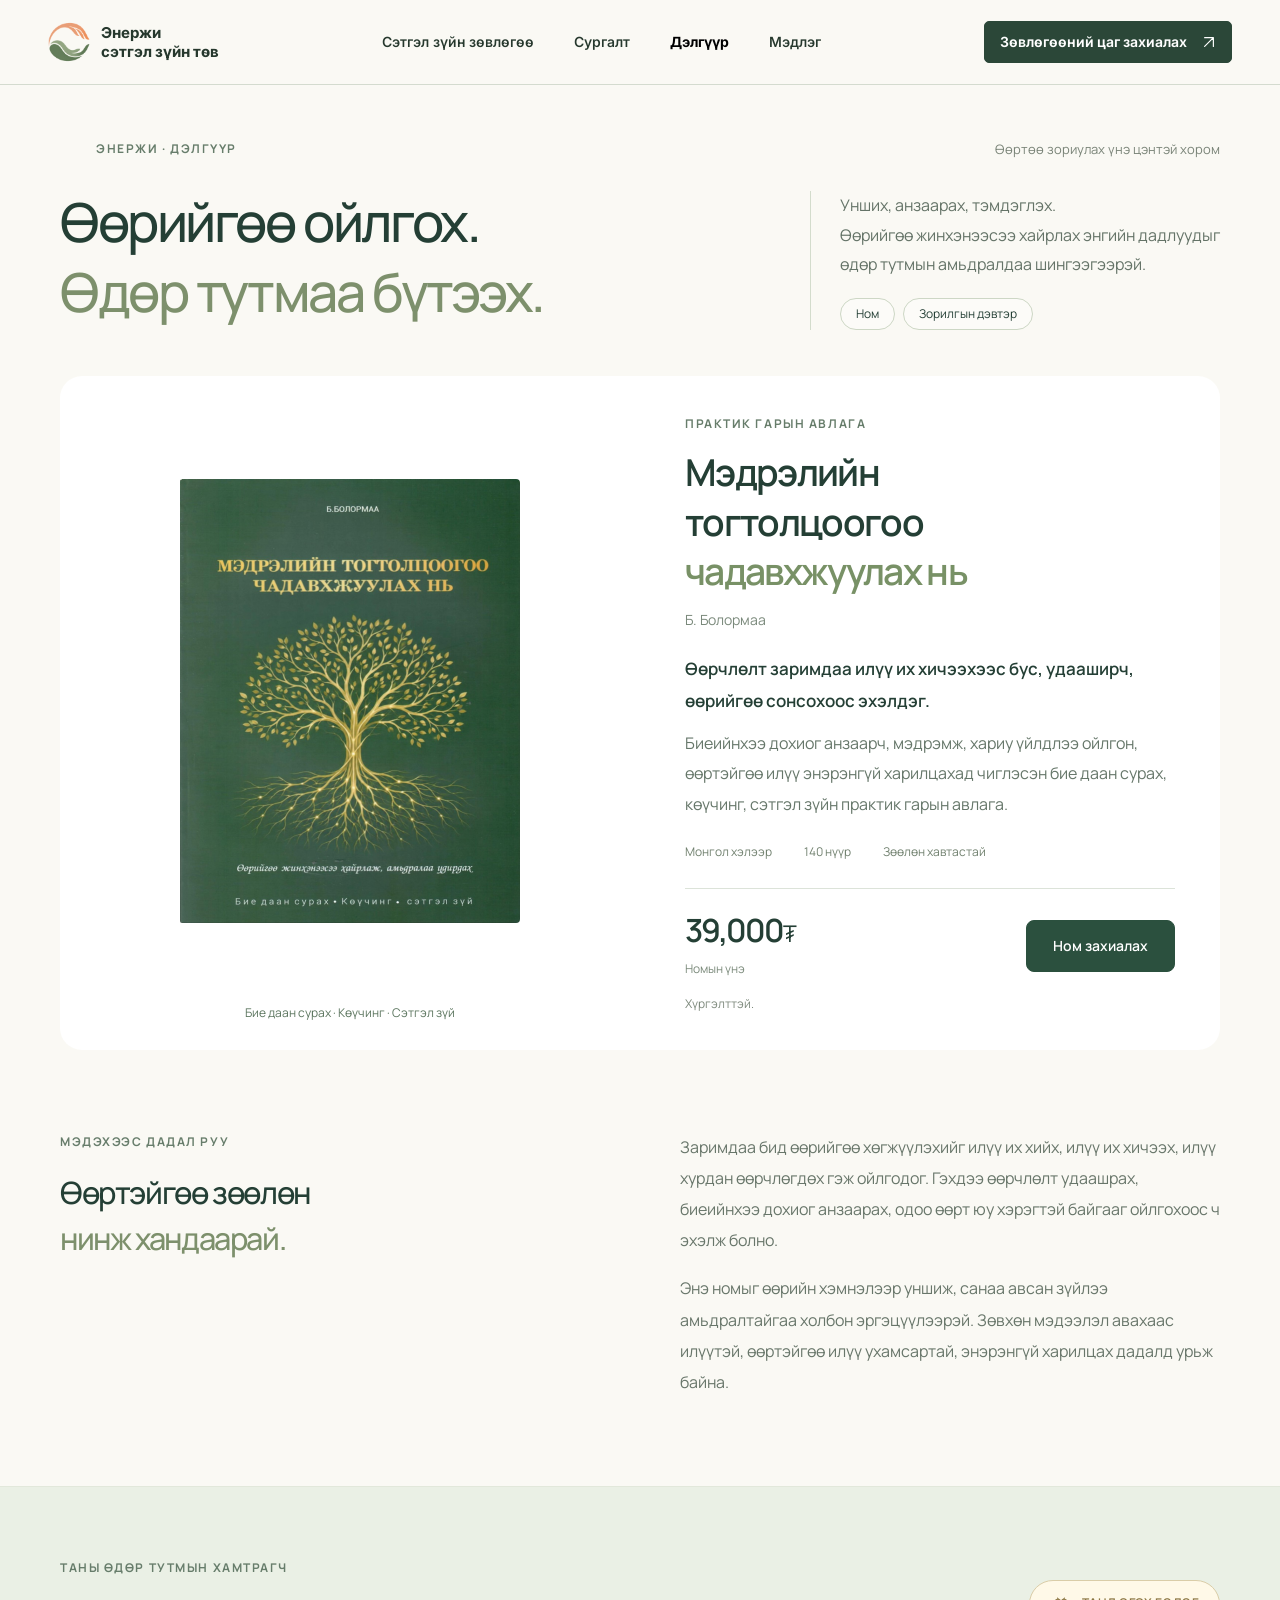
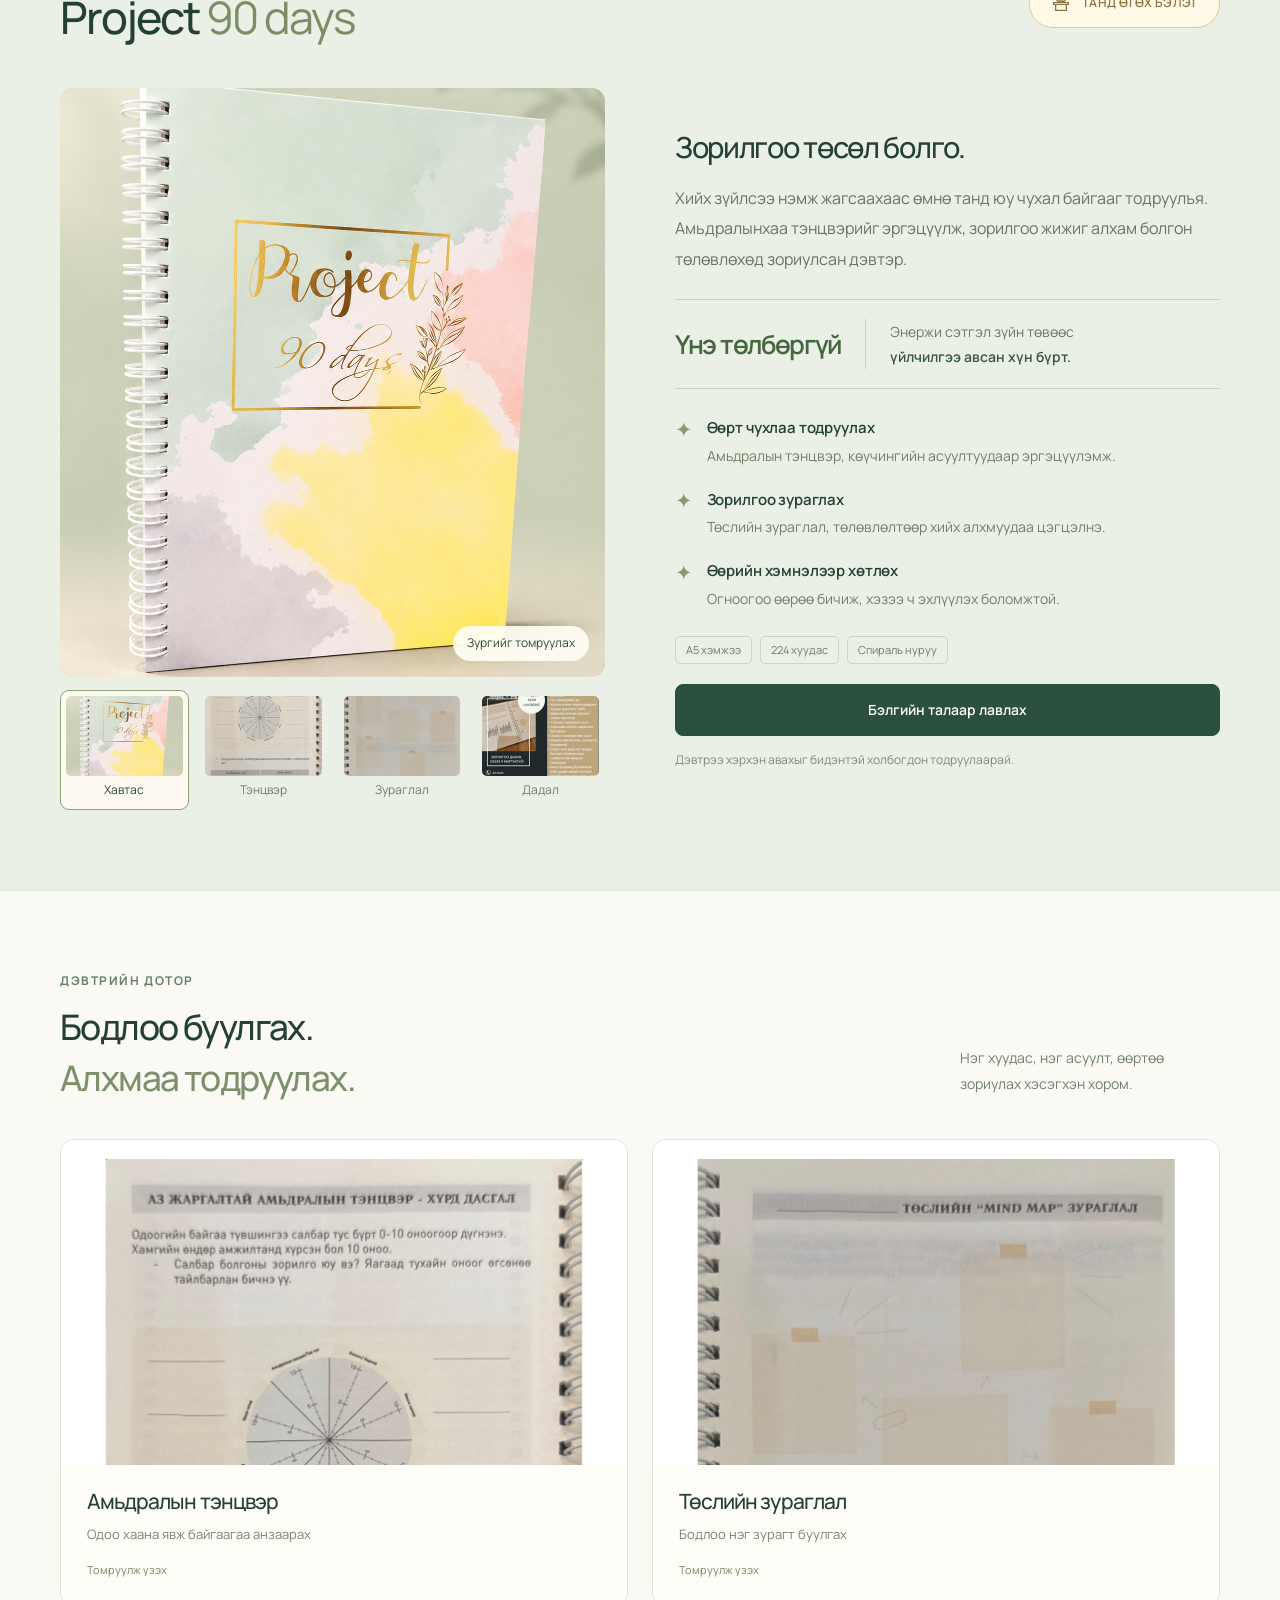
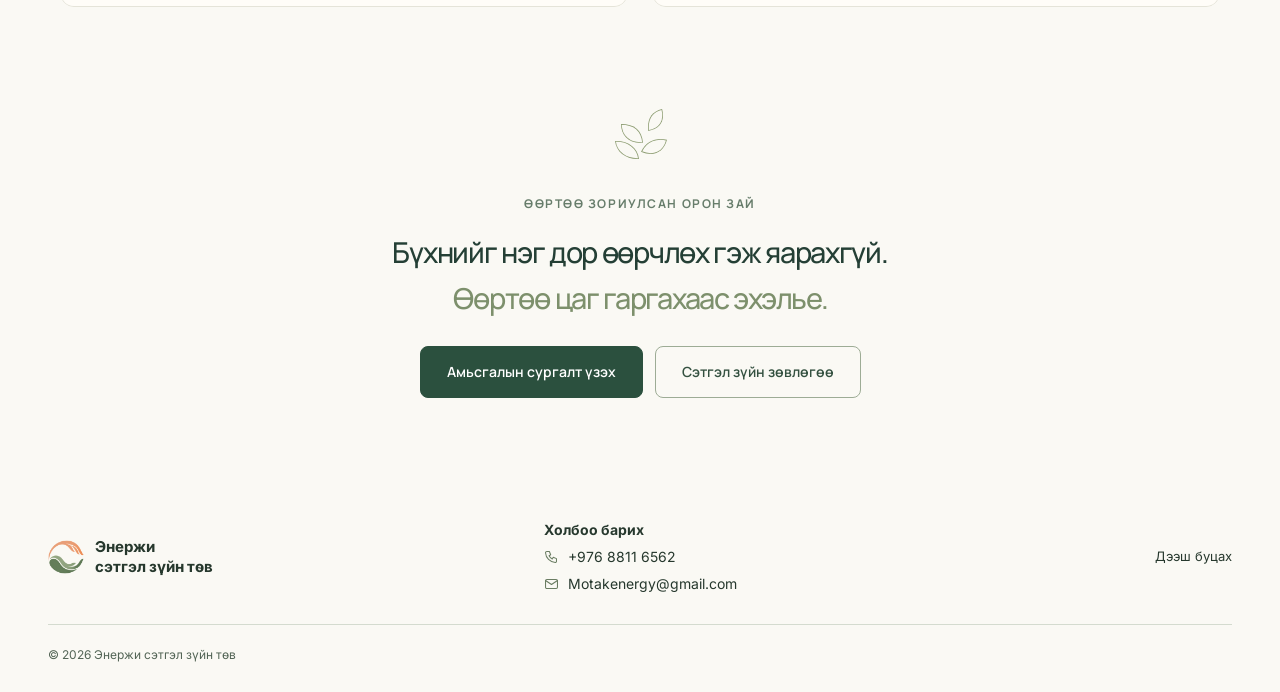
==== delguur.html @ f8161858 "Дэлгүүр хуудсыг оруулав" ====
<!doctype html>
<html lang="mn">
<head>
  <meta charset="utf-8">
  <meta name="viewport" content="width=device-width, initial-scale=1">
  <title>Дэлгүүр · Энержи сэтгэл зүйн төв</title>
  <meta name="description" content="Мэдрэлийн тогтолцоогоо чадавхжуулах нь — Б. Болормаа. Project 90 days зорилгын дэвтэр. Энержи сэтгэл зүйн төвийн дэлгүүр.">
  <link rel="icon" type="image/png" href="assets/images/logo-mark.png">
  <link rel="apple-touch-icon" href="assets/images/logo-mark.png">
  <link rel="preconnect" href="https://fonts.googleapis.com">
  <link rel="preconnect" href="https://fonts.gstatic.com" crossorigin>
  <link href="https://fonts.googleapis.com/css2?family=Inter:wght@400..800&family=Manrope:wght@400..700&display=swap" rel="stylesheet">
  <link rel="stylesheet" href="styles.css">
  <link rel="stylesheet" href="shop.css">
  <script>
    if ('IntersectionObserver' in window && matchMedia('(prefers-reduced-motion: no-preference)').matches) {
      document.documentElement.classList.add('reveal-on');
    }
  </script>
  <script src="shop.js" defer></script>
</head>
<body id="top" class="page-shop">
  <a class="skip-link" href="#main">Агуулга руу очих</a>

  <!-- Header -->
  <header class="site-header">
    <div class="container header-inner">
      <a class="brand" href="index.html" aria-label="Энержи сэтгэл зүйн төвийн нүүр">
        <img class="brand-logo" src="assets/images/logo-mark.png" alt="" width="42" height="42">
        <span class="brand-name">Энержи<br>сэтгэл зүйн төв</span>
      </a>

      <nav class="main-nav" aria-label="Үндсэн цэс">
        <a href="index.html">Сэтгэл зүйн зөвлөгөө</a>
        <a href="surgalt.html">Сургалт</a>
        <a href="delguur.html" aria-current="page">Дэлгүүр</a>
        <a href="#">Мэдлэг</a>
      </nav>

      <a class="btn btn-primary btn-header" href="tel:88116562">
        Зөвлөгөөний цаг захиалах
        <img src="assets/icons/arrow-light.svg" alt="" width="14" height="14">
      </a>
    </div>
  </header>

  <main id="main">
    <!-- Intro -->
    <section class="s-wrap s-intro" aria-labelledby="s-intro-title">
      <div class="s-intro-top">
        <p class="s-eyebrow s-intro-eyebrow">ЭНЕРЖИ · ДЭЛГҮҮР</p>
        <p class="s-intro-note">Өөртөө зориулах үнэ цэнтэй хором</p>
      </div>
      <h1 id="s-intro-title" class="s-intro-title">Өөрийгөө ойлгох.<br><span>Өдөр тутмаа бүтээх.</span></h1>
      <div class="s-intro-aside">
        <p>Унших, анзаарах, тэмдэглэх.<br>Өөрийгөө жинхэнээсээ хайрлах энгийн дадлуудыг<br class="s-br"> өдөр тутмын амьдралдаа шингээгээрэй.</p>
        <ul class="s-intro-tags" aria-label="Бүтээгдэхүүн">
          <li><a href="#book">Ном</a></li>
          <li><a href="#journal">Зорилгын дэвтэр</a></li>
        </ul>
      </div>
    </section>

    <!-- Book -->
    <section id="book" class="s-wrap s-book s-reveal" aria-labelledby="s-book-title">
      <figure class="s-book-stage">
        <img class="s-book-cover" src="assets/shop/book-cover.png" alt="Б. Болормаагийн «Мэдрэлийн тогтолцоогоо чадавхжуулах нь» номын ногоон хавтас" width="340" height="444">
        <figcaption class="s-book-topics">Бие даан сурах · Көүчинг · Сэтгэл зүй</figcaption>
      </figure>

      <div class="s-book-info">
        <p class="s-eyebrow">ПРАКТИК ГАРЫН АВЛАГА</p>
        <h2 id="s-book-title" class="s-book-title">Мэдрэлийн<br>тогтолцоогоо<br><span>чадавхжуулах нь</span></h2>
        <p class="s-book-author">Б. Болормаа</p>
        <p class="s-book-lead">Өөрчлөлт заримдаа илүү их хичээхээс бус, удааширч, өөрийгөө сонсохоос эхэлдэг.</p>
        <p class="s-book-text">Биеийнхээ дохиог анзаарч, мэдрэмж, хариу үйлдлээ ойлгон, өөртэйгөө илүү энэрэнгүй харилцахад чиглэсэн бие даан сурах, көүчинг, сэтгэл зүйн практик гарын авлага.</p>
        <ul class="s-book-meta">
          <li>Монгол хэлээр</li>
          <li>140 нүүр</li>
          <li>Зөөлөн хавтастай</li>
        </ul>

        <div class="s-purchase">
          <div>
            <p class="s-price">39,000<span>₮</span></p>
            <p class="s-price-label">Номын үнэ</p>
          </div>
          <a class="s-btn" href="tel:88116562">Ном захиалах</a>
        </div>
        <p class="s-note">Хүргэлттэй.</p>
      </div>
    </section>

    <!-- About the book -->
    <section class="s-wrap s-about s-reveal" aria-labelledby="s-about-title">
      <div>
        <p class="s-eyebrow">МЭДЭХЭЭС ДАДАЛ РУУ</p>
        <h2 id="s-about-title" class="s-about-title">Өөртэйгөө зөөлөн<br><span>нинж хандаарай.</span></h2>
      </div>
      <div class="s-about-text">
        <p>Заримдаа бид өөрийгөө хөгжүүлэхийг илүү их хийх, илүү их хичээх, илүү хурдан өөрчлөгдөх гэж ойлгодог. Гэхдээ өөрчлөлт удаашрах, биеийнхээ дохиог анзаарах, одоо өөрт юу хэрэгтэй байгааг ойлгохоос ч эхэлж болно.</p>
        <p>Энэ номыг өөрийн хэмнэлээр уншиж, санаа авсан зүйлээ амьдралтайгаа холбон эргэцүүлээрэй. Зөвхөн мэдээлэл авахаас илүүтэй, өөртэйгөө илүү ухамсартай, энэрэнгүй харилцах дадалд урьж байна.</p>
      </div>
    </section>

    <!-- Journal -->
    <section id="journal" class="s-journal" aria-labelledby="s-journal-title">
      <div class="s-wrap">
        <div class="s-journal-head">
          <div>
            <p class="s-eyebrow">ТАНЫ ӨДӨР ТУТМЫН ХАМТРАГЧ</p>
            <h2 id="s-journal-title" class="s-journal-title">Project <span>90 days</span></h2>
          </div>
          <p class="s-gift-tag">
            <span class="s-gift-icon" aria-hidden="true">
              <img class="g1" src="assets/shop/gift-1.svg" alt="" width="15.75" height="3.5">
              <img class="g2" src="assets/shop/gift-2.svg" alt="" width="12.25" height="6.125">
              <img class="g3" src="assets/shop/gift-3.svg" alt="" width="2.625" height="12.25">
              <img class="g4" src="assets/shop/gift-4.svg" alt="" width="6.125" height="5.25">
              <img class="g5" src="assets/shop/gift-5.svg" alt="" width="6.125" height="5.25">
            </span>
            ТАНД ӨГӨХ БЭЛЭГ
          </p>
        </div>

        <div class="s-journal-body">
          <div class="s-gallery">
            <div class="s-gallery-main">
              <img id="s-gallery-img" src="assets/shop/journal-main.png" alt="Project 90 days дэвтрийн пастель өнгөтэй хавтас, спираль нуруу" width="545" height="589">
              <button class="s-gallery-zoom" type="button" data-zoom="#s-gallery-img">Зургийг томруулах</button>
            </div>
            <div class="s-thumbs" role="group" aria-label="Дэвтрийн зургууд">
              <button class="s-thumb" type="button" aria-pressed="true"
                data-src="assets/shop/journal-main.png"
                data-alt="Project 90 days дэвтрийн пастель өнгөтэй хавтас, спираль нуруу">
                <img src="assets/shop/thumb-cover.png" alt="" width="117" height="80">
                Хавтас
              </button>
              <button class="s-thumb" type="button" aria-pressed="false"
                data-src="assets/shop/inside-balance.png"
                data-alt="Аз жаргалтай амьдралын тэнцвэрийг үнэлэх хүрд дасгал">
                <img src="assets/shop/thumb-balance.png" alt="" width="117" height="80">
                Тэнцвэр
              </button>
              <button class="s-thumb" type="button" aria-pressed="false"
                data-src="assets/shop/inside-mindmap.png"
                data-alt="Зорилго, төслөө mind map хэлбэрээр төлөвлөх хуудас">
                <img src="assets/shop/thumb-map.png" alt="" width="117" height="80">
                Зураглал
              </button>
              <button class="s-thumb" type="button" aria-pressed="false"
                data-src="assets/shop/thumb-habit.png"
                data-alt="Дадал хөтлөх хуудас">
                <img src="assets/shop/thumb-habit.png" alt="" width="117" height="80">
                Дадал
              </button>
            </div>
          </div>

          <div class="s-journal-info">
            <h3 class="s-journal-subtitle">Зорилгоо төсөл болго.</h3>
            <p class="s-journal-text">Хийх зүйлсээ нэмж жагсаахаас өмнө танд юу чухал байгааг тодруулъя. Амьдралынхаа тэнцвэрийг эргэцүүлж, зорилгоо жижиг алхам болгон төлөвлөхөд зориулсан дэвтэр.</p>

            <div class="s-gift-msg">
              <p class="s-gift-price">Үнэ төлбөргүй</p>
              <p class="s-gift-who">Энержи сэтгэл зүйн төвөөс<br><strong>үйлчилгээ авсан хүн бүрт.</strong></p>
            </div>

            <ul class="s-features">
              <li>
                <h4>Өөрт чухлаа тодруулах</h4>
                <p>Амьдралын тэнцвэр, көүчингийн асуултуудаар эргэцүүлэмж.</p>
              </li>
              <li>
                <h4>Зорилгоо зураглах</h4>
                <p>Төслийн зураглал, төлөвлөлтөөр хийх алхмуудаа цэгцэлнэ.</p>
              </li>
              <li>
                <h4>Өөрийн хэмнэлээр хөтлөх</h4>
                <p>Огноогоо өөрөө бичиж, хэзээ ч эхлүүлэх боломжтой.</p>
              </li>
            </ul>

            <ul class="s-specs" aria-label="Дэвтрийн үзүүлэлт">
              <li>A5 хэмжээ</li>
              <li>224 хуудас</li>
              <li>Спираль нуруу</li>
            </ul>

            <a class="s-btn s-btn-block" href="tel:88116562">Бэлгийн талаар лавлах</a>
            <p class="s-note">Дэвтрээ хэрхэн авахыг бидэнтэй холбогдон тодруулаарай.</p>
          </div>
        </div>
      </div>
    </section>

    <!-- Inside the journal -->
    <section class="s-wrap s-inside s-reveal" aria-labelledby="s-inside-title">
      <div class="s-inside-head">
        <div>
          <p class="s-eyebrow">ДЭВТРИЙН ДОТОР</p>
          <h2 id="s-inside-title" class="s-inside-title">Бодлоо буулгах.<br><span>Алхмаа тодруулах.</span></h2>
        </div>
        <p class="s-inside-note">Нэг хуудас, нэг асуулт, өөртөө зориулах хэсэгхэн хором.</p>
      </div>

      <div class="s-inside-grid">
        <article class="s-inside-card">
          <div class="s-inside-photo">
            <img id="s-inside-balance" src="assets/shop/inside-balance.png" alt="Аз жаргалтай амьдралын тэнцвэрийг үнэлэх хүрд дасгал" width="477" height="707" loading="lazy">
          </div>
          <div class="s-inside-caption">
            <h3>Амьдралын тэнцвэр</h3>
            <p>Одоо хаана явж байгаагаа анзаарах</p>
            <button class="s-inside-zoom" type="button" data-zoom="#s-inside-balance">Томруулж үзэх</button>
          </div>
        </article>
        <article class="s-inside-card">
          <div class="s-inside-photo">
            <img id="s-inside-map" src="assets/shop/inside-mindmap.png" alt="Зорилго, төслөө mind map хэлбэрээр төлөвлөх хуудас" width="476" height="681" loading="lazy">
          </div>
          <div class="s-inside-caption">
            <h3>Төслийн зураглал</h3>
            <p>Бодлоо нэг зурагт буулгах</p>
            <button class="s-inside-zoom" type="button" data-zoom="#s-inside-map">Томруулж үзэх</button>
          </div>
        </article>
      </div>
    </section>

    <!-- Closing -->
    <section class="s-wrap s-closing s-reveal" aria-labelledby="s-closing-title">
      <span class="s-sprout" aria-hidden="true">
        <img class="p1" src="assets/shop/sprout-1.svg" alt="" width="17.55" height="58.9091">
        <img class="p2" src="assets/shop/sprout-2.svg" alt="" width="22.75" height="18.4604">
        <img class="p3" src="assets/shop/sprout-3.svg" alt="" width="15.4627" height="21.6">
        <img class="p4" src="assets/shop/sprout-4.svg" alt="" width="24.05" height="17.7551">
        <img class="p5" src="assets/shop/sprout-5.svg" alt="" width="25.35" height="14.7675">
      </span>
      <p class="s-eyebrow">ӨӨРТӨӨ ЗОРИУЛСАН ОРОН ЗАЙ</p>
      <h2 id="s-closing-title" class="s-closing-title">Бүхнийг нэг дор өөрчлөх гэж яарахгүй.<br><span>Өөртөө цаг гаргахаас эхэлье.</span></h2>
      <div class="s-closing-actions">
        <a class="s-btn" href="surgalt.html">Амьсгалын сургалт үзэх</a>
        <a class="s-btn s-btn-outline" href="index.html">Сэтгэл зүйн зөвлөгөө</a>
      </div>
    </section>
  </main>

  <!-- Lightbox -->
  <dialog class="s-lightbox" id="s-lightbox" aria-label="Томруулсан зураг">
    <img src="" alt="">
    <button class="s-lightbox-close" type="button" aria-label="Хаах">×</button>
  </dialog>

  <div class="s-footer-wrap">
    <footer class="container site-footer">
      <div class="footer-main">
        <a class="brand brand-footer" href="#top">
          <img class="brand-logo" src="assets/images/logo-mark.png" alt="" width="36" height="36">
          <span class="brand-name">Энержи<br>сэтгэл зүйн төв</span>
        </a>

        <address class="footer-contact">
          <p class="footer-heading">Холбоо барих</p>
          <p class="contact-line">
            <span class="s-contact-icon" aria-hidden="true">
              <img class="s-icon-phone" src="assets/training/icon-phone.svg" alt="" width="12.4" height="12.4">
            </span>
            <span class="sr-only">Утас:</span>
            <a href="tel:+97688116562">+976 8811 6562</a>
          </p>
          <p class="contact-line">
            <span class="s-contact-icon" aria-hidden="true">
              <img class="s-icon-mail-box" src="assets/training/icon-mail-1.svg" alt="" width="13.0667" height="10.4">
              <img class="s-icon-mail-flap" src="assets/training/icon-mail-2.svg" alt="" width="13.0668" height="5.06672">
            </span>
            <span class="sr-only">Имэйл:</span>
            <a href="mailto:Motakenergy@gmail.com">Motakenergy@gmail.com</a>
          </p>
        </address>

        <a class="back-top" href="#top">Дээш буцах</a>
      </div>

      <p class="footer-copy">© 2026 Энержи сэтгэл зүйн төв</p>
    </footer>
  </div>
</body>
</html>
---- styles.css ----
/* =========================================================
   Энержи сэтгэл зүйн төв — Сэтгэл зүйн зөвлөгөө
   Figma: aYwP0P0nyUbm5fapVA1bKt · node 1:2
   ========================================================= */

:root {
  /* Colors */
  --bg: #faf9f4;
  --ink: #26382d;
  --text: #46584c;
  --muted: #526455;
  --green: #2b4738;
  --green-deep: #304a3a;
  --eyebrow: #4d6655;
  --eyebrow-line: #7c957d;
  --label: #4e6957;
  --plus: #56715b;
  --symbol: #58745e;
  --line: #d4dbcf;
  --line-soft: #c7d1c4;

  --surface-hero: #d8dfd0;
  --surface-facts: #edf0e6;
  --surface-photo: #e5eadf;
  --surface-card: #f0f3eb;
  --surface-panel: #f0f2ea;
  --surface-values: #e9eee3;
  --surface-band: #f0f1e9;
  --surface-faq: #fffef9;

  /* Type */
  --sans: "Inter", system-ui, -apple-system, "Segoe UI", sans-serif;
  --serif: "Times New Roman", Times, serif;
  --lora: "Lora", Georgia, serif;

  /* Layout */
  --container: 1184px;
  --gutter: 24px;
}

*,
*::before,
*::after { box-sizing: border-box; }

html { scroll-behavior: smooth; }

body {
  margin: 0;
  background: var(--bg);
  color: var(--text);
  font-family: var(--sans);
  font-size: 16px;
  line-height: 1.65;
  -webkit-font-smoothing: antialiased;
}

img { display: block; max-width: 100%; }
h1, h2, h3, p, ul, ol, blockquote { margin: 0; }
ul, ol { padding: 0; list-style: none; }
a { color: inherit; text-decoration: none; }
strong { font-weight: 700; }

:focus-visible {
  outline: 2px solid var(--green);
  outline-offset: 3px;
  border-radius: 4px;
}

.container {
  width: min(var(--container), 100% - 2 * var(--gutter));
  margin-inline: auto;
}

/* Skip link ------------------------------------------------ */
.skip-link {
  position: absolute;
  top: -100px;
  left: 16px;
  z-index: 100;
  padding: 8px 16px;
  background: #fff;
  color: var(--ink);
  font-size: 16px;
  line-height: 26.4px;
}
.skip-link:focus { top: 16px; }

/* Shared type --------------------------------------------- */
.eyebrow {
  display: flex;
  align-items: center;
  gap: 9px;
  color: var(--eyebrow);
  font-size: 11px;
  font-weight: 750;
  line-height: 18.15px;
  letter-spacing: 1.595px;
}
.eyebrow::before {
  content: "";
  flex: none;
  width: 17px;
  height: 1px;
  background: var(--eyebrow-line);
}
.eyebrow-dark { color: var(--text); }

.h2-serif {
  padding-top: 15px;
  color: var(--ink);
  font-family: var(--serif);
  font-weight: 400;
  font-size: clamp(34px, 4vw, 46px);
  line-height: 1.08;
  letter-spacing: -0.035em;
}
.h2-xl { font-size: clamp(38px, 5vw, 56.564px); letter-spacing: -0.035em; }

.h3-serif {
  color: var(--ink);
  font-family: var(--serif);
  font-weight: 400;
  font-size: 23px;
  line-height: 24.84px;
  letter-spacing: -0.805px;
}

/* Buttons -------------------------------------------------- */
.btn {
  display: inline-flex;
  align-items: center;
  justify-content: center;
  gap: 15px;
  border: 1px solid transparent;
  border-radius: 5px;
  font-size: 14px;
  line-height: 23.1px;
  transition: background-color .2s, border-color .2s, color .2s;
}
.btn img { flex: none; }

.btn-primary {
  background: var(--green);
  border-color: var(--green);
  color: #fff;
  font-weight: 680;
}
.btn-primary:hover { background: #1f3529; }

.btn-header {
  min-height: 42px;
  padding: 8px 15px;
  font-weight: 630;
}

.btn-block {
  width: 100%;
  min-height: 48px;
  justify-content: space-between;
  padding: 12px 16px;
}

.btn-light {
  min-height: 54px;
  padding: 14px 24px;
  background: #f4f6ee;
  border-color: #f4f6ee;
  color: var(--green);
  font-size: 15px;
  font-weight: 700;
}
.btn-light:hover { background: #fff; border-color: #fff; }

.btn-outline {
  min-height: 48px;
  padding: 12px 18px;
  border-color: #b6c8b6;
  color: #fff;
  font-weight: 600;
  text-align: left;
}
.btn-outline:hover { background: rgba(255, 255, 255, .08); }

.text-link {
  display: inline-flex;
  align-items: center;
  gap: 8px;
  color: var(--green);
  font-size: 14px;
  font-weight: 650;
  line-height: 23.1px;
}
.text-link:hover { text-decoration: underline; text-underline-offset: 3px; }

/* Header --------------------------------------------------- */
.site-header { border-bottom: 1px solid var(--line); }

.header-inner {
  display: flex;
  align-items: center;
  justify-content: space-between;
  gap: 24px;
  min-height: 84px;
}

.brand {
  display: flex;
  align-items: center;
  gap: 11px;
}
.brand-logo { width: 42px; height: 42px; object-fit: cover; }
.brand-name {
  color: var(--ink);
  font-size: 15px;
  font-weight: 720;
  line-height: 19.5px;
}

.main-nav {
  display: flex;
  gap: 40px;
}
.main-nav a {
  color: var(--ink);
  font-size: 14px;
  font-weight: 560;
  line-height: 23.1px;
  white-space: nowrap;
}
.main-nav a[aria-current="page"] { color: #000; }
.main-nav a:hover { color: var(--green); text-decoration: underline; text-underline-offset: 4px; }

/* Hero ----------------------------------------------------- */
.hero {
  display: grid;
  grid-template-columns: 577fr 543fr;
  column-gap: 64px;
  align-items: center;
  padding: 60px 0 40px;
}
.hero-head { grid-column: 1 / -1; }

.hero-title {
  padding-top: 21px;
  color: #000;
  font-family: var(--lora);
  font-weight: 400;
  font-size: clamp(34px, 4.6vw, 58.609px);
  line-height: 1.1;
  letter-spacing: -0.06em;
}

/* Хэмжээ: нүүрний оршил бусад энгийн текстээс том */
.hero-intro {
  max-width: 540px;
  padding-top: 38px;
  font-size: 17px;
  line-height: 1.7;
}
/* Өнгө + Тодрол: нээлтийн асуулт */
/* Proximity: асуудал ба хариулт тусдаа, гарын үсэг хамгийн хол */
.hero-intro p + p { margin-top: 16px; }
.hero-intro .hero-signature { margin-top: 28px; }

/* Байрлал: гол үйлдэл нүүр хэсэгт, эхний харагдах талбарт */
.hero-actions {
  display: flex;
  flex-wrap: wrap;
  align-items: center;
  gap: 14px 24px;
  padding-top: 32px;
}
.btn-hero {
  min-height: 50px;
  padding: 12px 22px;
  font-size: 15px;
}

.hero-divider {
  max-width: 480px;
  margin: 44px 0 0;
  border: 0;
  border-top: 1px solid var(--line);
}


.hero-media {
  height: 460px;
  overflow: hidden;
  border-radius: 180px 180px 12px 12px;
  background: var(--surface-hero);
}
.hero-media img {
  width: 100%;
  height: 100%;
  object-fit: cover;
  object-position: 50% 30%;
}

/* Facts bar ------------------------------------------------ */
.facts {
  display: grid;
  grid-template-columns: 373.5fr 418.33fr 336.17fr;
  padding: 22px 28px;
  border-radius: 10px;
  background: var(--surface-facts);
}
.fact {
  display: flex;
  align-items: center;
  gap: 13px;
  padding: 0 22px;
}
.fact:first-child { padding-left: 0; }
.fact + .fact { border-left: 1px solid var(--line); }
.fact-icon {
  color: var(--symbol);
  font-size: 26px;
  line-height: 26px;
}
.fact strong {
  display: block;
  color: var(--ink);
  font-size: 15px;
  line-height: 21px;
}
.fact small {
  display: block;
  padding-top: 4px;
  color: var(--muted);
  font-size: 12px;
  line-height: 16.8px;
}

/* About ---------------------------------------------------- */
.about {
  display: grid;
  grid-template-columns: 260px 1fr;
  gap: 56px;
  align-items: start;
  margin-top: 12px;
  padding: 72px 0;
  border-bottom: 1px solid var(--line);
}

.about-photo {
  width: 232px;
  height: 264px;
  overflow: hidden;
  border-radius: 100px 100px 8px 8px;
  background: var(--surface-photo);
}
.about-photo img {
  width: 100%;
  height: 100%;
  object-fit: cover;
}

.about-role {
  padding-top: 10px;
  color: var(--green);
  font-size: 16px;
  font-weight: 600;
  line-height: 26.4px;
}
.about-lead {
  max-width: 760px;
  padding-top: 22px;
  font-size: 16px;
  line-height: 26.4px;
}

.creds {
  display: grid;
  grid-template-columns: 1fr 1fr;
  gap: 28px;
  margin-top: 28px;
  padding: 24px;
  border: 1px solid var(--line);
  border-radius: 10px;
  background: var(--surface-panel);
}

.bullets {
  display: grid;
  gap: 10px;
  padding: 14px 0 10px 18px;
}
.bullets li {
  position: relative;
  font-size: 14px;
  line-height: 23.1px;
}
.bullets li::before {
  content: "•";
  position: absolute;
  left: -20px;
  width: 14px;
  text-align: right;
}

/* Accordions (details/summary) ---------------------------- */
.accordion summary {
  display: flex;
  align-items: center;
  justify-content: space-between;
  gap: 16px;
  cursor: pointer;
  list-style: none;
}
.accordion summary::-webkit-details-marker { display: none; }

.plus {
  flex: none;
  color: var(--plus);
  font-weight: 400;
  transition: transform .2s ease;
}
.accordion[open] .plus { transform: rotate(45deg); }

.accordion-body p + p { padding-top: 8px; }
.accordion-body a { color: var(--green); font-weight: 600; text-decoration: underline; text-underline-offset: 2px; }

/* large – about section */
.accordion-lg {
  margin: 18px 0 20px;
  border-bottom: 1px solid var(--line);
}
.accordion-lg summary {
  padding: 15px 0;
  color: var(--ink);
  font-size: 16px;
  font-weight: 650;
  line-height: 26.4px;
}
.accordion-lg .plus { font-size: 23px; line-height: 23px; }
.accordion-lg .accordion-body {
  padding: 0 26px 16px 0;
  font-size: 14px;
  line-height: 23.1px;
}

/* small – service cards */
.accordion-sm summary {
  padding: 7px 0;
  color: var(--green);
  font-size: 13px;
  font-weight: 650;
  line-height: 21.45px;
}
.accordion-sm .plus { font-size: 18px; line-height: 18px; }
.accordion-sm .accordion-body {
  padding-top: 8px;
  font-size: 14px;
  line-height: 24.5px;
}

/* FAQ */
.accordion-faq { border-bottom: 1px solid var(--line); }
.accordion-faq:last-child { border-bottom: 0; }
.accordion-faq summary {
  padding: 20px 0;
  color: var(--ink);
  font-size: 15px;
  font-weight: 650;
  line-height: 22.5px;
}
.accordion-faq .plus { font-size: 23px; line-height: 23px; }
.accordion-faq .accordion-body {
  padding: 0 26px 22px 0;
  font-size: 14px;
  line-height: 25.2px;
}

/* Services ------------------------------------------------- */
.services { padding: 80px 0; }

.services-head {
  display: flex;
  align-items: flex-start;
  justify-content: space-between;
  gap: 32px;
  padding-top: 13px;
}
.services-head .h2-serif { padding-top: 0; }

/* Uniform Connectedness: алхмуудыг нэг шугамаар холбоно */
.flow {
  display: grid;
  grid-template-columns: repeat(3, minmax(0, 1fr));
  width: min(480px, 100%);
  padding-top: 6px;
}
.flow li {
  position: relative;
  display: flex;
  flex-direction: column;
  gap: 8px;
  padding-right: 14px;
  color: var(--text);
  font-size: 13px;
  line-height: 1.45;
}
.flow li::before {
  content: "";
  position: absolute;
  top: 14px;
  left: 28px;
  right: 0;
  height: 1px;
  background: #aebfaa;
}
.flow li:last-child::before { display: none; }
.flow-num {
  position: relative;
  display: grid;
  place-items: center;
  width: 28px;
  height: 28px;
  border: 1px solid #aebfaa;
  border-radius: 50%;
  background: var(--bg);
  color: var(--green);
  font-size: 12px;
  font-weight: 700;
}

.cards {
  display: grid;
  grid-template-columns: repeat(3, 1fr);
  gap: 20px;
  padding-top: 30px;
  counter-reset: card;
}

.card {
  position: relative;
  overflow: hidden;
  display: flex;
  flex-direction: column;
  padding: 28px;
  border: 1px solid #ccd6c8;
  border-radius: 12px;
  background: var(--surface-card);
  filter: drop-shadow(0 3px 0 #dce3d5);
  counter-increment: card;
}

/* Хээ: баруун дээд буланд том, бүдэг серифтэй дугаар */
.card::after {
  content: counter(card, decimal-leading-zero);
  position: absolute;
  top: -14px;
  right: 12px;
  color: var(--green);
  font-family: var(--serif);
  font-size: 104px;
  line-height: 1;
  letter-spacing: -.04em;
  opacity: .045;
  pointer-events: none;
}

/* Байрлал + Өнгө: дугаар — алхмын (flow) дугуйтай адил ногоон тэмдэг */
.card-num {
  align-self: flex-start;
  margin-bottom: 18px;
  padding: 1px 10px;
  border-radius: 40px;
  background: #dfe7d8;
  color: var(--green);
  font-size: 11px;
  font-weight: 700;
  line-height: 20px;
  letter-spacing: 1.32px;
}

.card-title {
  min-height: 94px;
  padding-bottom: 16px;
  color: var(--ink);
  font-family: var(--serif);
  font-weight: 400;
  font-size: 34px;
  line-height: 39.1px;
  letter-spacing: -1.19px;
}

/* Тодрол: урт тайлбарыг гарчгаас нэг шат зөөлөн болгож гарчгийг тодруулна */
.card-text {
  padding-bottom: 16px;
  color: var(--muted);
  font-size: 15px;
  line-height: 26.25px;
}

.card .accordion-sm { margin-bottom: 26px; }
/* Налуу: нэмэлт мэдээллийн гарчиг Lora налуугаар */
.card .accordion-sm summary {
  font-family: var(--lora);
  font-style: italic;
  font-weight: 400;
  font-size: 15px;
}
.card .accordion-sm .plus { font-family: var(--sans); font-style: normal; }

/* Common Region: үнэ + товч нэг хүрээнд */
.card-book {
  margin-top: auto;
  padding: 18px 18px 18px;
  border: 1px solid #d3dccd;
  border-radius: 10px;
  background: var(--surface-faq);
}
.card-price { min-height: 104px; }
/* Хэмжээ + Өнгө: үнэ гарчгаас жижиг, ногоон */
.card-price strong {
  display: block;
  color: var(--green);
  font-family: var(--serif);
  font-weight: 400;
  font-size: 28px;
  line-height: 1.4;
}
.card-price small {
  display: block;
  color: var(--muted);
  font-size: 12px;
  line-height: 21.6px;
}
.card .btn-block { margin-top: 12px; }

/* Values --------------------------------------------------- */
.values {
  padding: 48px;
  border-radius: 16px;
  background: var(--surface-values);
}

.values-grid {
  display: grid;
  grid-template-columns: 1fr 1fr;
  gap: 16px;
  padding-top: 28px;
}
/* Common Region: үнэ цэн бүр өөрийн хүрээтэй */
.value {
  padding: 24px 26px 26px;
  border: 1px solid #d3dccd;
  border-radius: 12px;
  background: var(--surface-faq);
}
.value-num {
  display: grid;
  place-items: center;
  width: 30px;
  height: 30px;
  border: 1px solid #aebfaa;
  border-radius: 50%;
  color: var(--label);
  font-size: 10px;
  font-weight: 650;
  line-height: 16.5px;
}
.value-title {
  max-width: 440px;
  padding-top: 10px;
  font-size: 27px;
  line-height: 32.4px;
  letter-spacing: -0.945px;
}
.value p {
  padding-top: 12px;
  font-size: 15px;
  line-height: 27px;
}

/* Quote ---------------------------------------------------- */
/* Налуу + Өнгө: зөөлөн, дулаан ишлэл */
.quote {
  max-width: 820px;
  padding-top: 80px;
  color: var(--green);
  font-family: var(--lora);
  font-style: italic;
  font-weight: 400;
  font-size: clamp(22px, 2.6vw, 30px);
  line-height: 1.45;
  letter-spacing: -0.01em;
}

/* Results -------------------------------------------------- */
.results {
  padding: 72px 0 80px;
  border-bottom: 1px solid var(--line);
}
.results .h2-serif { padding-top: 0; }

.results-grid {
  display: grid;
  grid-template-columns: 1fr 1fr;
  gap: 20px;
  padding-top: 30px;
}

.result-card {
  display: flex;
  flex-direction: column;
  padding: 28px 26px;
  border: 1px solid var(--line);
  border-radius: 16px;
  background: var(--surface-faq);
}

.result-title {
  max-width: 300px;
  padding-bottom: 24px;
  color: var(--ink);
  font-size: 18px;
  font-weight: 700;
  line-height: 1.4;
}

.result-stat {
  display: flex;
  align-items: flex-end;
  justify-content: space-between;
  gap: 16px;
}
.result-stat .result-label { max-width: 190px; }
.result-big {
  color: var(--green);
  font-size: clamp(34px, 4vw, 40px);
  font-weight: 700;
  line-height: 1;
  letter-spacing: -0.03em;
}

.result-row {
  display: flex;
  align-items: baseline;
  justify-content: space-between;
  gap: 16px;
}
.result-row + .bar + .result-row { margin-top: 18px; }
.result-row strong {
  color: var(--ink);
  font-size: 18px;
  line-height: 1.4;
}

.result-label {
  color: var(--text);
  font-size: 15px;
  line-height: 1.5;
}

.bar {
  height: 10px;
  margin-top: 6px;
  overflow: hidden;
  border-radius: 999px;
  background: #e2e7dc;
}
.bar span {
  display: block;
  height: 100%;
  border-radius: inherit;
  background: var(--green);
}
.bar-muted span { background: #7f8c80; }

.result-text {
  padding: 20px 0 22px;
  font-size: 14px;
  line-height: 25.2px;
}

.result-link {
  margin-top: auto;
  align-self: flex-start;
  color: var(--ink);
  font-size: 14px;
  line-height: 23.1px;
  text-decoration: underline;
  text-underline-offset: 3px;
}
.result-link:hover { color: var(--green); }

/* FAQ ------------------------------------------------------ */
.faq {
  display: grid;
  grid-template-columns: 421.5fr 702.5fr;
  gap: 60px;
  align-items: start;
  padding: 80px 0;
}
.faq-list {
  padding: 0 24px;
  border: 1px solid var(--line);
  border-radius: 10px;
  background: var(--surface-faq);
}

/* Formats -------------------------------------------------- */
.formats {
  padding: 44px;
  border: 1px solid var(--line);
  border-radius: 14px;
  background: var(--surface-panel);
}
.formats-grid {
  display: grid;
  grid-template-columns: 1fr 1fr;
  padding-top: 30px;
}
.format {
  display: flex;
  flex-direction: column;
  align-items: flex-start;
  padding: 11px 32px 10px 0;
}
.format + .format {
  padding-left: 32px;
  border-left: 1px solid #c5d0c0;
}
.format-label {
  color: var(--label);
  font-size: 11px;
  font-weight: 650;
  line-height: 18.15px;
  letter-spacing: 1.32px;
}
.format-title-serif {
  padding-top: 19px;
  color: var(--ink);
  font-family: var(--serif);
  font-weight: 400;
  font-size: 29px;
  line-height: 31.32px;
  letter-spacing: -1.015px;
}
.format p {
  max-width: 460px;
  padding: 14px 0 21px;
  font-size: 16px;
  line-height: 26.4px;
}

/* CTA ------------------------------------------------------ */
.cta {
  display: grid;
  grid-template-columns: minmax(0, 1.35fr) minmax(0, 1fr);
  gap: 48px;
  align-items: center;
  margin-top: 24px;
  padding: 48px 44px;
  border-radius: 14px;
  /* Хээ: бараг үл анзаарагдах зөөлөн гэрэлтэлт */
  background:
    radial-gradient(circle at 88% 10%, rgba(216, 223, 208, .12), transparent 45%),
    radial-gradient(circle at 6% 100%, rgba(124, 149, 125, .22), transparent 50%),
    var(--green-deep);
  color: #e5eadf;
}
.cta-title {
  color: #fff;
  font-size: clamp(30px, 3.6vw, 43px);
  font-weight: 700;
  line-height: 1.08;
  letter-spacing: -0.035em;
}
.cta-lead {
  max-width: 560px;
  padding: 16px 0 28px;
  font-size: 16px;
  line-height: 26.4px;
}
.cta-alt {
  padding-left: 40px;
  border-left: 1px solid #718874;
}
.cta-alt-title {
  color: #fff;
  font-size: 18px;
  font-weight: 700;
  line-height: 1.35;
}
.cta-alt p {
  padding: 10px 0 20px;
  font-size: 14px;
  line-height: 25.2px;
}
.cta-alt strong { color: #fff; }

/* Footer --------------------------------------------------- */
.site-footer { padding: 40px 0 28px; }

.footer-main {
  display: grid;
  grid-template-columns: 1fr auto 1fr;
  align-items: center;
  gap: 32px;
  padding-bottom: 28px;
  border-bottom: 1px solid var(--line);
}
.brand-footer .brand-logo { width: 36px; height: 36px; }

.footer-contact {
  font-style: normal;
  font-size: 14px;
  line-height: 23.1px;
}
.footer-heading {
  padding-bottom: 4px;
  color: var(--ink);
  font-weight: 700;
}
.contact-line {
  display: flex;
  align-items: center;
  gap: 8px;
}
.contact-line + .contact-line { margin-top: 4px; }
.contact-icon {
  flex: none;
  fill: none;
  stroke: var(--symbol);
  stroke-width: 1.6;
  stroke-linecap: round;
  stroke-linejoin: round;
}
.sr-only {
  position: absolute;
  width: 1px;
  height: 1px;
  overflow: hidden;
  clip: rect(0 0 0 0);
  white-space: nowrap;
}
.footer-contact a { color: var(--ink); }
.footer-contact a:hover { color: var(--green); text-decoration: underline; text-underline-offset: 3px; }

.back-top {
  justify-self: end;
  color: var(--ink);
  font-size: 13px;
  line-height: 21.45px;
}
.back-top:hover { text-decoration: underline; text-underline-offset: 3px; }

.footer-copy {
  padding-top: 20px;
  color: var(--muted);
  font-size: 12px;
  line-height: 19.8px;
}

/* Motion --------------------------------------------------- */
@media (prefers-reduced-motion: no-preference) {
  /* Карт дээр хулгана очиход бага зэрэг өргөгдөнө */
  .card { transition: transform .25s ease, filter .25s ease; }
  .card-num { transition: transform .3s ease; }
  @media (hover: hover) {
    .card:hover {
      transform: translateY(-3px);
      filter: drop-shadow(0 6px 0 #dce3d5);
    }
    /* Өнцөг: зөвхөн hover үед дугаар бага зэрэг хазайна */
    .card:hover .card-num { transform: rotate(-4deg); }
  }

  /* Хөдөлгөөн: картууд ээлжлэн гарч ирнэ (0 / 120 / 240ms) */
  .reveal-on .services .card {
    opacity: 0;
    translate: 0 16px;
    transition: opacity .6s ease var(--d, 0s), translate .6s ease var(--d, 0s), transform .25s ease, filter .25s ease;
  }
  .reveal-on .services .card:nth-child(2) { --d: .12s; }
  .reveal-on .services .card:nth-child(3) { --d: .24s; }
  .reveal-on .services.is-visible .card { opacity: 1; translate: none; }

  /* Хэсгүүд аажмаар тодорно (script.js) */
  .reveal-on .about,
  .reveal-on .services,
  .reveal-on .values,
  .reveal-on .quote,
  .reveal-on .results,
  .reveal-on .faq,
  .reveal-on .formats,
  .reveal-on .cta {
    opacity: 0;
    transform: translateY(16px);
    transition: opacity .6s ease, transform .6s ease;
  }
  .reveal-on .is-visible {
    opacity: 1;
    transform: none;
  }
}

/* Responsive ----------------------------------------------- */
@media (max-width: 1100px) {
  .header-inner { flex-wrap: wrap; padding: 14px 0; }
  .main-nav {
    order: 3;
    width: 100%;
    gap: 28px;
    overflow-x: auto;
    padding-bottom: 4px;
  }
  .cards { grid-template-columns: 1fr 1fr; }
}

@media (max-width: 900px) {
  .hero,
  .about,
  .results-grid,
  .faq { grid-template-columns: 1fr; }

  .hero { row-gap: 32px; padding-top: 40px; }
  .hero-intro { padding-top: 28px; }
  .hero-divider { margin-top: 36px; }
  .hero-media { max-width: 543px; width: 100%; height: auto; aspect-ratio: 543 / 460; }

  .facts { grid-template-columns: 1fr; gap: 14px; padding: 20px; }
  .fact { padding: 0; }
  .fact + .fact { border-left: 0; border-top: 1px solid var(--line); padding-top: 14px; }

  .about { gap: 32px; padding: 56px 0; }
  .creds { grid-template-columns: 1fr; }

  .services { padding: 64px 0; }
  .services-head { flex-direction: column; gap: 12px; }

  .values { padding: 32px 24px; }
  .values-grid { grid-template-columns: 1fr; }

  .results { padding: 56px 0 64px; }

  .faq { gap: 28px; padding: 64px 0; }

  .formats { padding: 32px 24px; }
  .formats-grid { grid-template-columns: 1fr; gap: 28px; }
  .format { padding-right: 0; }
  .format + .format {
    padding-left: 0;
    padding-top: 28px;
    border-left: 0;
    border-top: 1px solid #c5d0c0;
  }

  .cta { grid-template-columns: 1fr; gap: 32px; padding: 32px 24px; }
  .cta-alt { padding: 28px 0 0; border-left: 0; border-top: 1px solid #718874; }
  .cta .btn { width: 100%; justify-content: space-between; }

  .footer-main {
    grid-template-columns: 1fr;
    justify-items: start;
    gap: 24px;
  }
  .back-top { justify-self: start; }
}

@media (max-width: 640px) {
  :root { --gutter: 16px; }
  .btn-header { width: 100%; }
  .btn-hero { width: 100%; justify-content: space-between; }
  .cards { grid-template-columns: 1fr; }
  .card { padding: 22px; }
  .card-title { min-height: 0; font-size: 30px; line-height: 1.15; }
  .faq-list { padding: 0 16px; }
  .accordion-faq .accordion-body { padding-right: 0; }
}
---- shop.css ----
/* =========================================================
   Энержи сэтгэл зүйн төв — Дэлгүүр
   Figma: 7XScyKoGhUIa6ghEsQlMY9 · node 0:2
   Нийтлэг header/footer, үсгийн суурь нь styles.css-ээс.
   ========================================================= */

.page-shop {
  --s-ink: #243f35;
  --s-accent: #7d906c;
  --s-eyebrow: #677d6b;
  --s-btn: #2b503e;
  --s-btn-hover: #1f3d2f;
  --manrope: "Manrope", "Inter", system-ui, -apple-system, "Segoe UI", sans-serif;
  --s-container: 1160px;

  color: #66776a;
  font-family: var(--manrope);
}

/* Header & footer нь styles.css-ийн Inter фонтыг хадгална */
.page-shop .site-header,
.page-shop .site-footer { font-family: var(--sans); }
.page-shop .main-nav a[aria-current="page"] { font-weight: 700; }
.page-shop .skip-link { font-family: var(--manrope); }

.s-wrap {
  width: min(var(--s-container), 100% - 2 * var(--gutter));
  margin-inline: auto;
}

/* Shared --------------------------------------------------- */
.s-eyebrow {
  color: var(--s-eyebrow);
  font-size: 12px;
  font-weight: 700;
  line-height: 19.2px;
  letter-spacing: .13em;
}

.s-intro-title,
.s-book-title,
.s-about-title,
.s-journal-title,
.s-journal-subtitle,
.s-inside-title,
.s-inside-caption h3,
.s-closing-title {
  color: var(--s-ink);
  font-weight: 500;
  letter-spacing: -.045em;
}
.s-intro-title span,
.s-about-title span,
.s-inside-title span,
.s-closing-title span { color: var(--s-accent); }

.s-btn {
  display: inline-flex;
  align-items: center;
  justify-content: center;
  min-height: 52px;
  padding: 0 26px;
  border: 1px solid var(--s-btn);
  border-radius: 8px;
  background: var(--s-btn);
  color: #fff;
  font-size: 14px;
  font-weight: 600;
  line-height: 22.4px;
  white-space: nowrap;
  transition: background-color .2s, border-color .2s, color .2s;
}
.s-btn:hover { background: var(--s-btn-hover); border-color: var(--s-btn-hover); }
.s-btn-block { display: flex; width: 100%; }
.s-btn-outline {
  border-color: #9dac95;
  background: transparent;
  color: #345140;
}
.s-btn-outline:hover { background: #fff; border-color: #6f8467; }

.s-note {
  color: #7d897c;
  font-size: 12px;
  line-height: 21.6px;
}

/* Intro ---------------------------------------------------- */
.s-intro {
  display: grid;
  grid-template-columns: 1fr auto;
  column-gap: 32px;
  padding-top: 52px;
}
.s-intro-top {
  grid-column: 1 / -1;
  display: flex;
  align-items: center;
  justify-content: space-between;
  gap: 16px;
}
.s-intro-eyebrow { padding-left: 36px; }
.s-intro-note {
  color: #7a8478;
  font-size: 13px;
  line-height: 24.05px;
}
.s-intro-title {
  margin-top: 26px;
  font-size: clamp(36px, 4.2vw, 56.564px);
  line-height: 1.3;
}
.s-intro-aside {
  align-self: stretch;
  margin-top: 30px;
  padding-left: 29px;
  border-left: 1px solid #d3dccc;
  color: #647367;
  font-size: 16px;
  line-height: 29.6px;
}
.s-intro-tags {
  display: flex;
  flex-wrap: wrap;
  gap: 8px;
  margin-top: 18px;
}
.s-intro-tags a {
  display: block;
  padding: 4px 15px;
  border: 1px solid #cdd7c5;
  border-radius: 50px;
  background: rgba(255, 255, 255, .31);
  color: var(--s-ink);
  font-size: 12px;
  line-height: 22.2px;
  transition: background-color .2s, border-color .2s;
}
.s-intro-tags a:hover { background: #fff; border-color: #9dac95; }

/* Book ----------------------------------------------------- */
.s-book {
  display: grid;
  grid-template-columns: 580px 1fr;
  column-gap: 45px;
  margin-top: 46px;
  padding-right: 45px;
  border-radius: 22px;
  background: #fff;
  overflow: hidden;
}
.s-book-stage {
  position: relative;
  display: grid;
  place-items: center;
  margin: 0;
  padding: 72px 0 96px;
}
.s-book-cover {
  width: 340px;
  height: auto;
  aspect-ratio: 339.96 / 443.91;
  border-radius: 2px 4px 4px 2px;
}
.s-book-topics {
  position: absolute;
  bottom: 25px;
  left: 0;
  right: 0;
  color: #5b755e;
  font-size: 12px;
  line-height: 22.2px;
  text-align: center;
}
.s-book-info { padding: 38px 0 35px; }
.s-book-title {
  margin-top: 14px;
  font-size: clamp(30px, 2.9vw, 39px);
  font-weight: 600;
  line-height: 1.33;
}
.s-book-title span { color: #789166; }
.s-book-author {
  margin-top: 12px;
  color: #7a897b;
  font-size: 14px;
  line-height: 25.9px;
}
.s-book-lead {
  margin-top: 20px;
  color: var(--s-ink);
  font-size: 17px;
  font-weight: 600;
  line-height: 31.45px;
}
.s-book-text {
  margin-top: 12px;
  font-size: 16px;
  line-height: 30.4px;
}
.s-book-meta {
  display: flex;
  flex-wrap: wrap;
  gap: 4px 32px;
  margin-top: 22px;
  color: #71816f;
  font-size: 12px;
  line-height: 22.2px;
}
.s-purchase {
  display: flex;
  flex-wrap: wrap;
  align-items: center;
  justify-content: space-between;
  gap: 16px;
  margin-top: 25px;
  padding-top: 22px;
  border-top: 1px solid #dce3d9;
}
.s-price {
  color: var(--s-ink);
  font-size: 32px;
  font-weight: 600;
  line-height: 38.4px;
  letter-spacing: -.06em;
}
.s-price span { font-size: 23px; font-weight: 400; }
.s-price-label {
  margin-top: 5px;
  color: #7b8a7b;
  font-size: 12px;
  line-height: 22.2px;
}
.s-book .s-note { margin-top: 13px; }

/* About ---------------------------------------------------- */
.s-about {
  display: grid;
  grid-template-columns: 620px 1fr;
  margin-top: 82px;
}
.s-about-title {
  margin-top: 18px;
  font-size: clamp(26px, 2.4vw, 32px);
  line-height: 1.5;
}
.s-about-text {
  color: #68766a;
  font-size: 16px;
  line-height: 31.2px;
}
.s-about-text p + p { margin-top: 17px; }

/* Journal -------------------------------------------------- */
.s-journal {
  margin-top: 88px;
  padding: 71px 0 80px;
  border-block: 1px solid #e2e8db;
  background: #eaf0e5;
}
.s-journal-head {
  display: flex;
  flex-wrap: wrap;
  align-items: center;
  justify-content: space-between;
  gap: 20px;
}
.s-journal-title {
  margin-top: 9px;
  font-size: clamp(36px, 3.5vw, 47px);
  line-height: 1.4;
}
.s-journal-title span { color: #7c8d66; font-weight: 400; }

.s-gift-tag {
  display: inline-flex;
  align-items: center;
  gap: 10px;
  min-height: 48px;
  padding: 0 21px;
  border: 1px solid #dacda8;
  border-radius: 50px;
  background: #fff9e8;
  color: #8a7440;
  font-size: 12px;
  font-weight: 600;
  line-height: 22.2px;
  letter-spacing: .04em;
}
.s-gift-icon {
  position: relative;
  flex: none;
  width: 21px;
  height: 21px;
}
.s-gift-icon img,
.s-sprout img,
.s-contact-icon img { position: absolute; max-width: none; }
.s-gift-icon .g1 { left: 2.62px; top: 8.75px; }
.s-gift-icon .g2 { left: 4.37px; top: 12.25px; }
.s-gift-icon .g3 { left: 9.19px; top: 7.44px; }
.s-gift-icon .g4 { left: 4.37px; top: 3.5px; }
.s-gift-icon .g5 { left: 10.5px; top: 3.5px; }

.s-journal-body {
  display: grid;
  grid-template-columns: 545px 1fr;
  align-items: center;
  column-gap: 70px;
  margin-top: 39px;
}

/* Gallery */
.s-gallery-main {
  position: relative;
  aspect-ratio: 545 / 588.59;
  border-radius: 14px;
  background: #d1c2a7;
  overflow: hidden;
}
.s-gallery-main img {
  width: 100%;
  height: 100%;
  object-fit: cover;
  object-position: top center;
}
.s-gallery-zoom {
  position: absolute;
  right: 16px;
  bottom: 16px;
  padding: 6px 14px;
  border: 0;
  border-radius: 30px;
  background: rgba(255, 254, 245, .93);
  color: #2e4938;
  font: 400 12px/22.2px var(--manrope);
  cursor: zoom-in;
  transition: background-color .2s;
}
.s-gallery-zoom:hover { background: #fff; }

.s-thumbs {
  display: grid;
  grid-template-columns: repeat(4, 1fr);
  gap: 10px;
  margin-top: 13px;
}
.s-thumb {
  display: block;
  padding: 5px 5px 8px;
  border: 1px solid transparent;
  border-radius: 9px;
  background: transparent;
  color: #6e7f65;
  font: 400 12px/22.2px var(--manrope);
  text-align: center;
  cursor: pointer;
  transition: background-color .2s, border-color .2s, color .2s;
}
.s-thumb img {
  width: 100%;
  height: 80px;
  margin-bottom: 3px;
  border-radius: 5px;
  object-fit: cover;
}
.s-thumb:hover { border-color: #c6d0bb; color: #254a35; }
.s-thumb[aria-pressed="true"] {
  border-color: #92a17a;
  background: #fffaf1;
  color: #254a35;
}

/* Journal info */
.s-journal-subtitle {
  font-size: 29px;
  line-height: 40.6px;
}
.s-journal-text {
  margin-top: 15px;
  color: #647660;
  font-size: 16px;
  line-height: 30.4px;
}
.s-gift-msg {
  display: flex;
  align-items: center;
  margin-top: 25px;
  padding: 19px 0;
  border-block: 1px solid #cad6c1;
}
.s-gift-price {
  flex: none;
  padding-right: 24px;
  color: #45663f;
  font-size: 26px;
  font-weight: 600;
  line-height: 39px;
  letter-spacing: -.05em;
}
.s-gift-who {
  padding-left: 24px;
  border-left: 1px solid #c8d3bc;
  color: #697c61;
  font-size: 14px;
  line-height: 25.2px;
}
.s-gift-who strong { color: #3a563a; font-weight: 600; }

.s-features {
  display: grid;
  gap: 18px;
  margin-top: 26px;
}
.s-features li {
  position: relative;
  padding-left: 31.6px;
}
.s-features li::before {
  content: "✦";
  position: absolute;
  top: -.5px;
  left: 0;
  color: #8a9a6c;
  font-size: 21px;
  line-height: 29.4px;
}
.s-features h4 {
  margin: 0;
  color: var(--s-ink);
  font-size: 15px;
  font-weight: 600;
  line-height: 25.5px;
  letter-spacing: -.01em;
}
.s-features p {
  margin-top: 2px;
  color: #6e8065;
  font-size: 14px;
  line-height: 25.9px;
}

.s-specs {
  display: flex;
  flex-wrap: wrap;
  gap: 8px;
  margin-top: 24px;
}
.s-specs li {
  padding: 3px 10px;
  border: 1px solid #cad6c1;
  border-radius: 5px;
  color: #6a7e60;
  font-size: 11px;
  line-height: 20.35px;
}
.s-journal-info .s-btn-block { margin-top: 20px; }
.s-journal-info .s-note { margin-top: 13px; }

/* Inside --------------------------------------------------- */
.s-inside { margin-top: 80px; }
.s-inside-head {
  display: grid;
  grid-template-columns: 1fr 260px;
  align-items: end;
  gap: 24px;
}
.s-inside-title {
  margin-top: 11px;
  font-size: clamp(28px, 2.75vw, 37px);
  line-height: 1.45;
}
.s-inside-note {
  padding-bottom: 6px;
  color: #71806e;
  font-size: 14px;
  line-height: 25.9px;
}
.s-inside-grid {
  display: grid;
  grid-template-columns: 1fr 1fr;
  gap: 24px;
  margin-top: 36px;
}
.s-inside-card {
  border: 1px solid #e5e4d9;
  border-radius: 14px;
  background: #f0eee5;
  overflow: hidden;
}
.s-inside-photo {
  position: relative;
  height: 325px;
  background: #fff;
  overflow: hidden;
}
.s-inside-photo img {
  position: absolute;
  top: 19px;
  left: 50%;
  width: 84.2%;
  max-width: none;
  height: auto;
  transform: translateX(-50%);
}
.s-inside-caption {
  padding: 21px 26px 25px;
  background: #fffdf8;
}
.s-inside-caption h3 {
  font-size: 21px;
  line-height: 31.5px;
}
.s-inside-caption p {
  margin-top: 4px;
  color: #778570;
  font-size: 13px;
  line-height: 24.05px;
}
.s-inside-zoom {
  margin-top: 14px;
  padding: 0;
  border: 0;
  background: none;
  color: #758564;
  font: 400 11px/20.35px var(--manrope);
  cursor: zoom-in;
}
.s-inside-zoom:hover { color: var(--s-ink); text-decoration: underline; text-underline-offset: 3px; }

/* Closing -------------------------------------------------- */
.s-closing {
  display: flex;
  flex-direction: column;
  align-items: center;
  margin-top: 95px;
  padding-bottom: 80px;
  text-align: center;
}
.s-sprout {
  position: relative;
  width: 65px;
  height: 66px;
  margin-bottom: 26px;
}
.s-sprout .p1 { left: 31.2px; top: 6.55px; }
.s-sprout .p2 { left: 13px; top: 22.25px; }
.s-sprout .p3 { left: 40.08px; top: 7.2px; }
.s-sprout .p4 { left: 7.8px; top: 39.23px; }
.s-sprout .p5 { left: 33.8px; top: 37.12px; }
.s-closing-title {
  margin-top: 16px;
  font-size: clamp(22px, 2.25vw, 30px);
  line-height: 1.6;
}
.s-closing-actions {
  display: flex;
  flex-wrap: wrap;
  justify-content: center;
  gap: 12px;
  margin-top: 25px;
}

/* Lightbox ------------------------------------------------- */
.s-lightbox {
  max-width: min(92vw, 900px);
  max-height: 92vh;
  padding: 0;
  border: 0;
  border-radius: 14px;
  background: #fffdf8;
  overflow: visible;
}
.s-lightbox::backdrop { background: rgba(23, 38, 30, .72); }
.s-lightbox img {
  max-width: 100%;
  max-height: 92vh;
  border-radius: 14px;
  object-fit: contain;
}
.s-lightbox-close {
  position: absolute;
  top: 10px;
  right: 10px;
  width: 40px;
  height: 40px;
  border: 0;
  border-radius: 50%;
  background: rgba(255, 254, 245, .93);
  color: var(--s-ink);
  font: 400 26px/40px var(--manrope);
  cursor: pointer;
}
.s-lightbox-close:hover { background: #fff; }

/* Footer --------------------------------------------------- */
.s-footer-wrap { background: #faf9f4; }

.s-contact-icon {
  position: relative;
  flex: none;
  width: 16px;
  height: 16px;
}
.s-icon-phone { left: 1.47px; top: 2.13px; }
.s-icon-mail-box { left: 1.47px; top: 2.8px; }
.s-icon-mail-flap { left: 1.47px; top: 4.13px; }

/* Motion --------------------------------------------------- */
@media (prefers-reduced-motion: no-preference) {
  .s-gallery-main img { transition: opacity .25s ease; }
  .s-gallery-main img.is-swapping { opacity: 0; }

  .reveal-on .s-reveal {
    opacity: 0;
    transform: translateY(16px);
    transition: opacity .6s ease, transform .6s ease;
  }
  .reveal-on .s-reveal.is-visible {
    opacity: 1;
    transform: none;
  }
}

/* Responsive ----------------------------------------------- */
@media (max-width: 1180px) {
  .s-book { grid-template-columns: 1fr 1fr; }
  .s-about { grid-template-columns: 1fr 1fr; column-gap: 48px; }
  .s-journal-body { grid-template-columns: 1fr 1fr; column-gap: 48px; }
}

@media (min-width: 901px) {
  .s-intro-aside p { white-space: nowrap; }
}

@media (max-width: 900px) {
  .s-br { display: none; }
  .s-intro { grid-template-columns: 1fr; }
  .s-intro-aside { margin-top: 24px; }

  .s-book { grid-template-columns: 1fr; padding: 0 28px; }
  .s-book-stage { padding: 40px 0 64px; }
  .s-book-info { padding-top: 8px; }

  .s-about { grid-template-columns: 1fr; row-gap: 24px; margin-top: 64px; }

  .s-journal { margin-top: 64px; padding: 56px 0 64px; }
  .s-journal-body { grid-template-columns: 1fr; row-gap: 40px; margin-top: 32px; }
  .s-gallery { max-width: 545px; }

  .s-inside { margin-top: 64px; }
  .s-inside-head { grid-template-columns: 1fr; }
  .s-inside-grid { grid-template-columns: 1fr; }

  .s-closing { margin-top: 72px; padding-bottom: 64px; }
}

@media (max-width: 640px) {
  .s-intro { padding-top: 32px; }
  .s-intro-top { flex-direction: column; align-items: flex-start; gap: 4px; }
  .s-intro-eyebrow { padding-left: 0; }
  .s-intro-title { margin-top: 18px; }

  .s-book { padding: 0 20px; border-radius: 18px; }
  .s-book-cover { width: min(260px, 100%); }
  .s-purchase .s-btn { width: 100%; }

  .s-gift-msg { flex-direction: column; align-items: flex-start; gap: 10px; }
  .s-gift-price { padding-right: 0; }
  .s-gift-who { padding-left: 0; padding-top: 10px; border-left: 0; border-top: 1px solid #c8d3bc; }

  .s-thumbs { gap: 6px; }
  .s-thumb { padding: 4px 4px 6px; }
  .s-thumb img { height: 56px; }

  .s-inside-photo { height: 260px; }

  .s-closing-actions { flex-direction: column; align-self: stretch; }
}
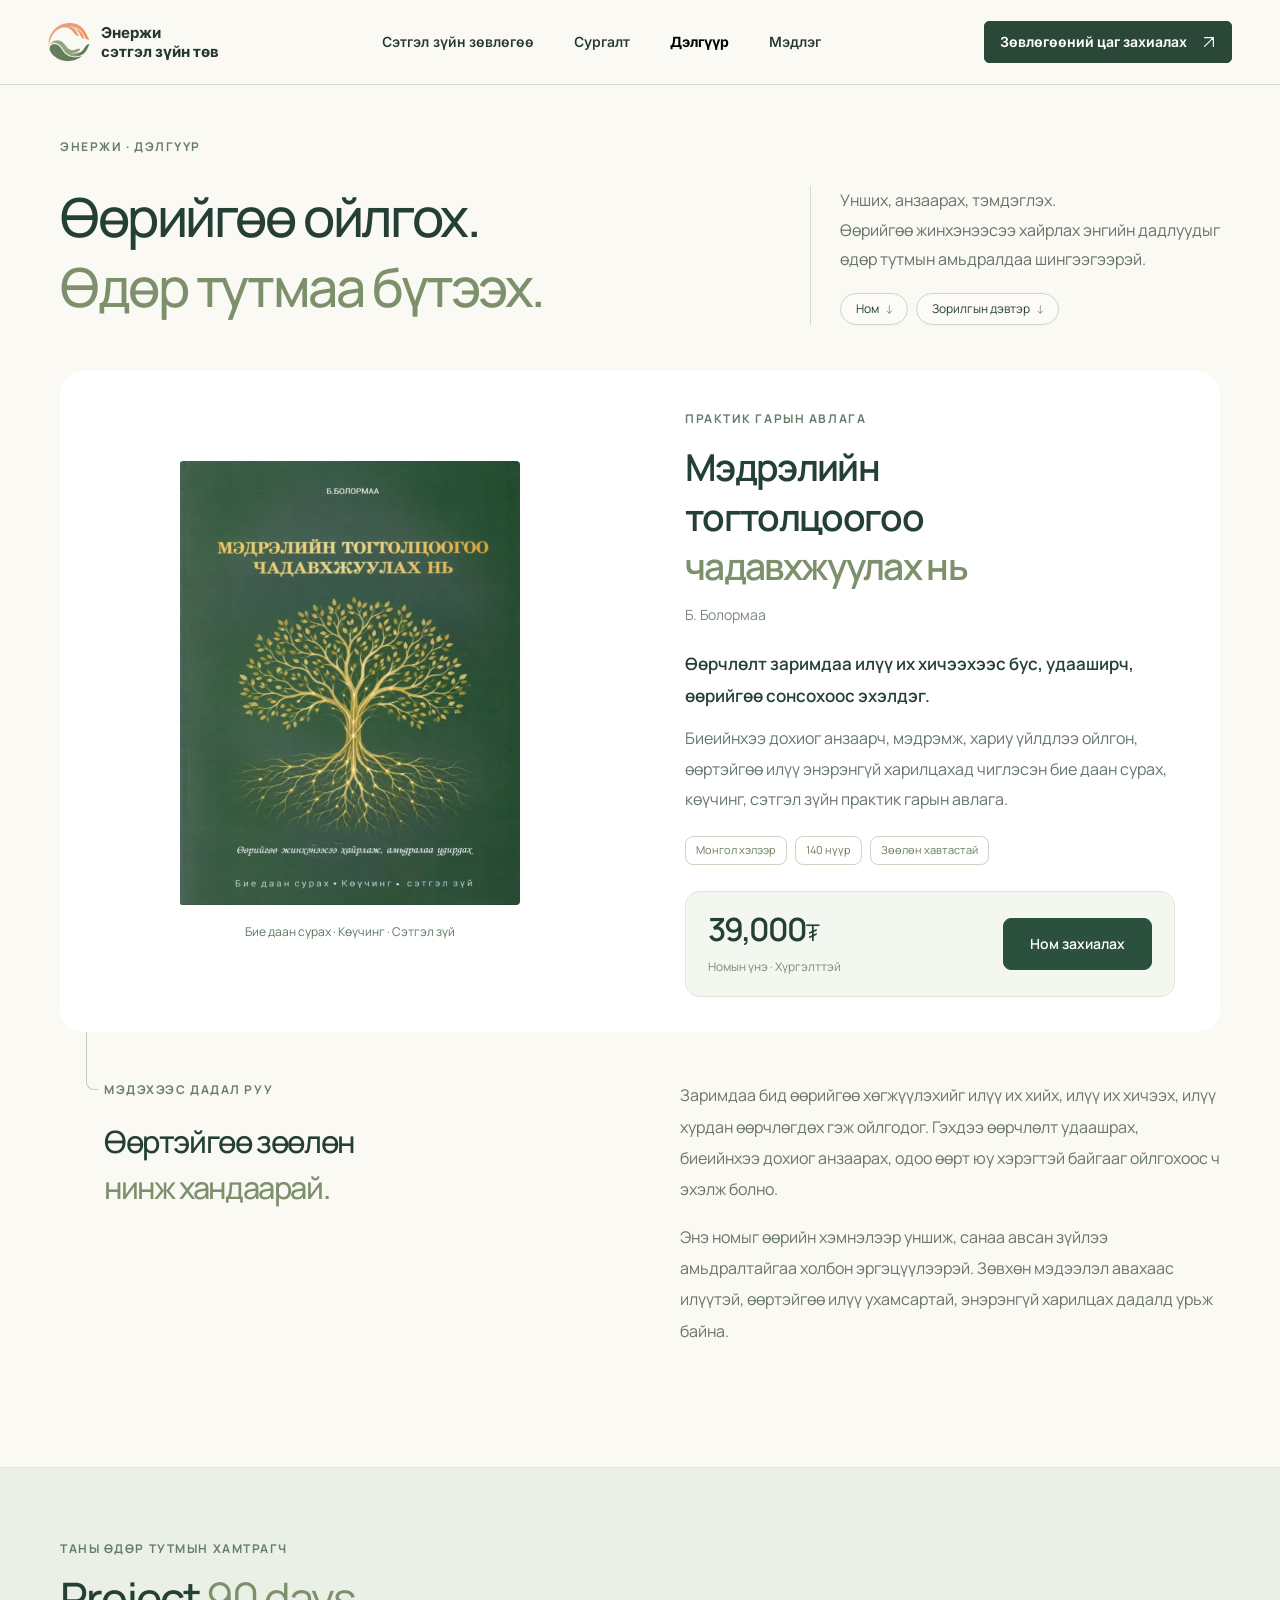
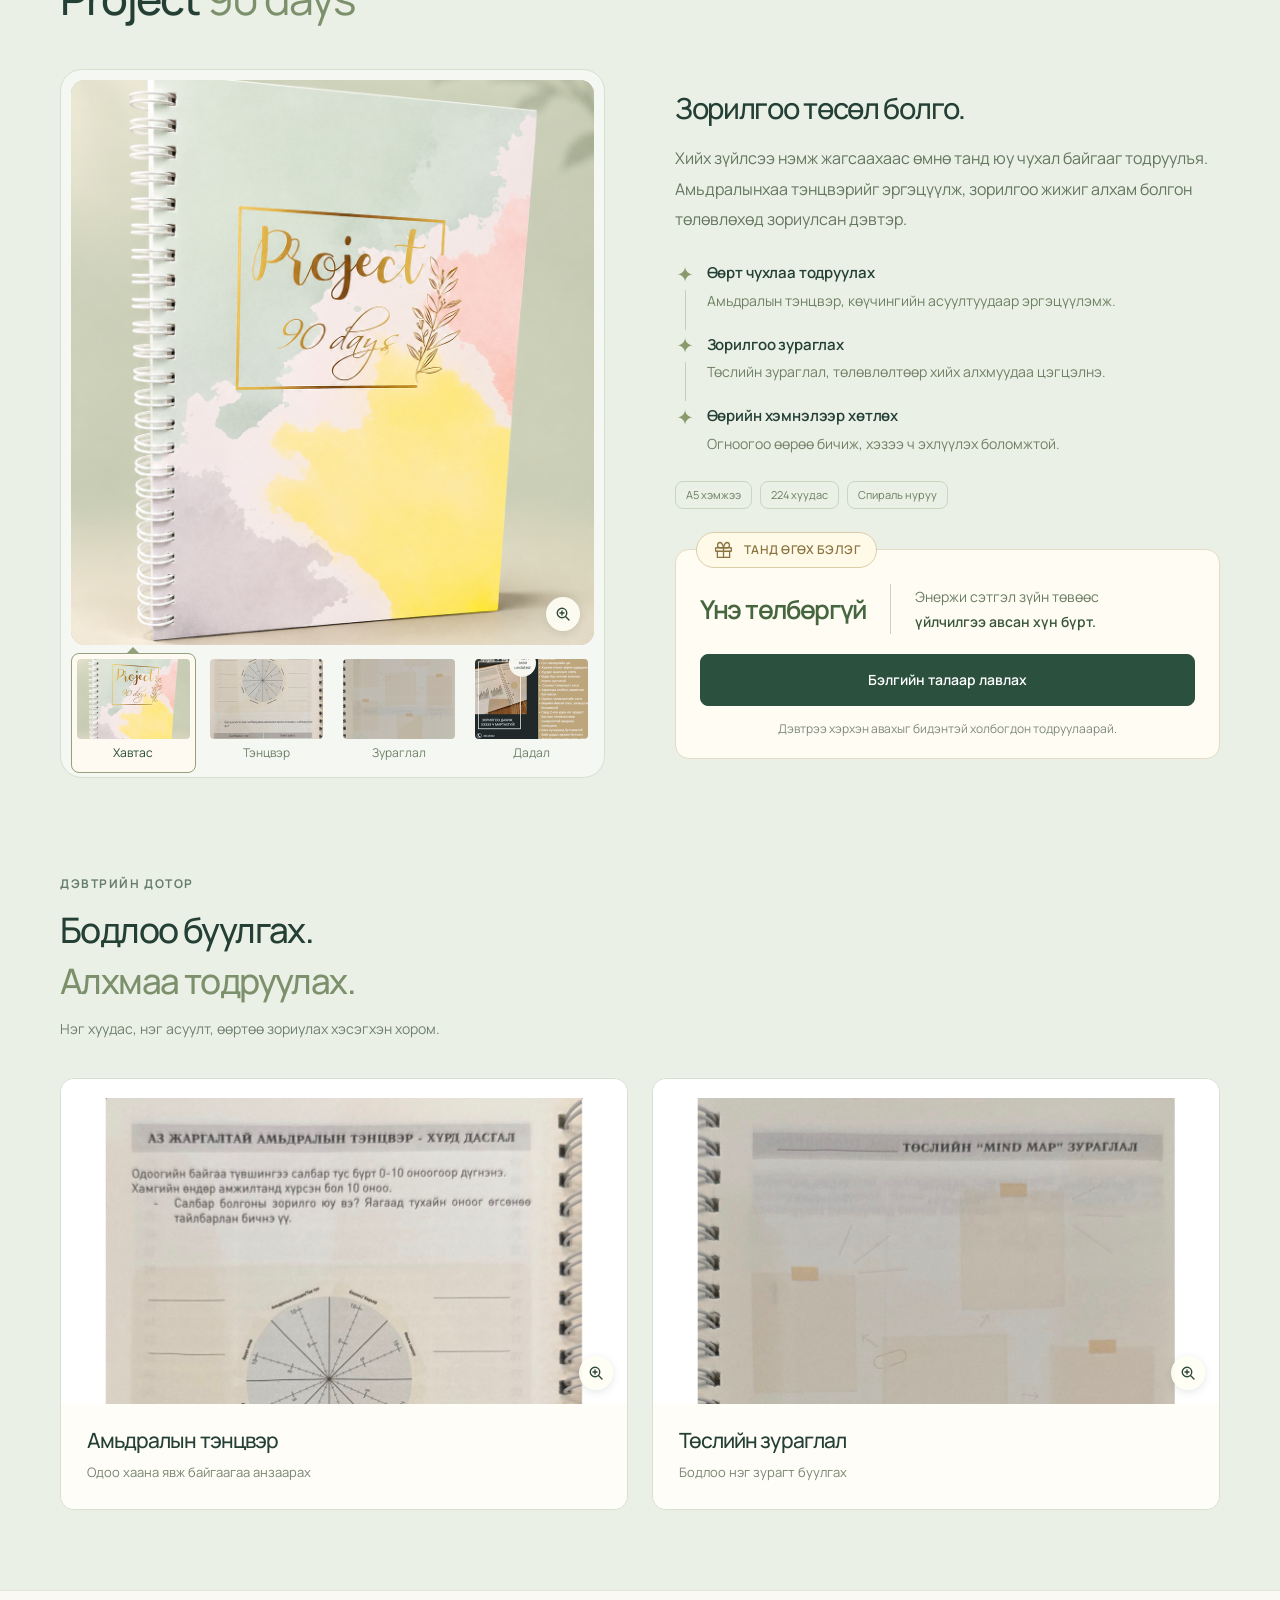
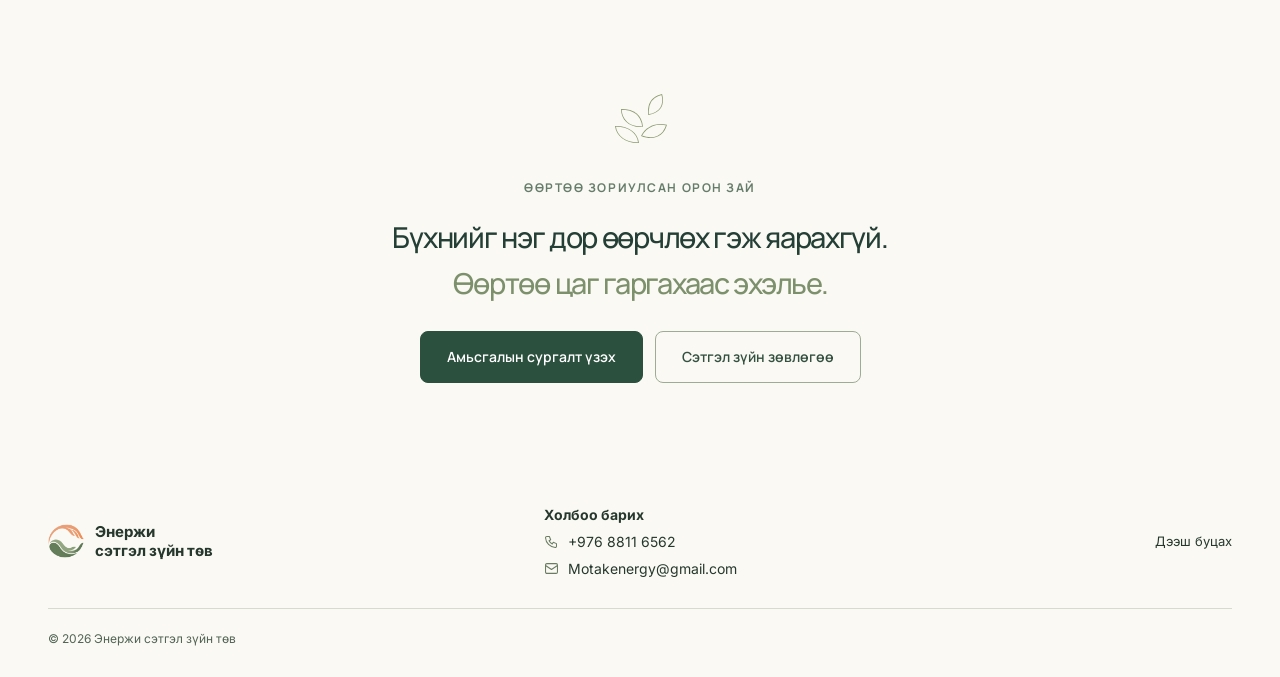
==== commit cba127c6: "Дэлгүүр хуудсанд Гесталт засвар хийв" ====
--- a/delguur.html
+++ b/delguur.html
@@ -47,16 +47,14 @@
   <main id="main">
     <!-- Intro -->
     <section class="s-wrap s-intro" aria-labelledby="s-intro-title">
-      <div class="s-intro-top">
-        <p class="s-eyebrow s-intro-eyebrow">ЭНЕРЖИ · ДЭЛГҮҮР</p>
-        <p class="s-intro-note">Өөртөө зориулах үнэ цэнтэй хором</p>
-      </div>
+      <!-- Prägnanz: ганц жижиг гарчиг, гарчигтай нэг шулуунд -->
+      <p class="s-eyebrow s-intro-eyebrow">ЭНЕРЖИ · ДЭЛГҮҮР</p>
       <h1 id="s-intro-title" class="s-intro-title">Өөрийгөө ойлгох.<br><span>Өдөр тутмаа бүтээх.</span></h1>
       <div class="s-intro-aside">
         <p>Унших, анзаарах, тэмдэглэх.<br>Өөрийгөө жинхэнээсээ хайрлах энгийн дадлуудыг<br class="s-br"> өдөр тутмын амьдралдаа шингээгээрэй.</p>
         <ul class="s-intro-tags" aria-label="Бүтээгдэхүүн">
-          <li><a href="#book">Ном</a></li>
-          <li><a href="#journal">Зорилгын дэвтэр</a></li>
+          <li><a href="#book">Ном <span aria-hidden="true">↓</span></a></li>
+          <li><a href="#journal">Зорилгын дэвтэр <span aria-hidden="true">↓</span></a></li>
         </ul>
       </div>
     </section>
@@ -65,6 +63,7 @@
     <section id="book" class="s-wrap s-book s-reveal" aria-labelledby="s-book-title">
       <figure class="s-book-stage">
         <img class="s-book-cover" src="assets/shop/book-cover.png" alt="Б. Болормаагийн «Мэдрэлийн тогтолцоогоо чадавхжуулах нь» номын ногоон хавтас" width="340" height="444">
+        <!-- Proximity: тайлбар номын хавтасны шууд доор -->
         <figcaption class="s-book-topics">Бие даан сурах · Көүчинг · Сэтгэл зүй</figcaption>
       </figure>
 
@@ -74,26 +73,30 @@
         <p class="s-book-author">Б. Болормаа</p>
         <p class="s-book-lead">Өөрчлөлт заримдаа илүү их хичээхээс бус, удааширч, өөрийгөө сонсохоос эхэлдэг.</p>
         <p class="s-book-text">Биеийнхээ дохиог анзаарч, мэдрэмж, хариу үйлдлээ ойлгон, өөртэйгөө илүү энэрэнгүй харилцахад чиглэсэн бие даан сурах, көүчинг, сэтгэл зүйн практик гарын авлага.</p>
-        <ul class="s-book-meta">
+        <!-- Similarity: үзүүлэлтүүд дэвтрийнхтэй ижил хайрцагтай -->
+        <ul class="s-specs s-book-meta" aria-label="Номын үзүүлэлт">
           <li>Монгол хэлээр</li>
           <li>140 нүүр</li>
           <li>Зөөлөн хавтастай</li>
         </ul>
 
-        <div class="s-purchase">
-          <div>
-            <p class="s-price">39,000<span>₮</span></p>
-            <p class="s-price-label">Номын үнэ</p>
-          </div>
-          <a class="s-btn" href="tel:88116562">Ном захиалах</a>
-        </div>
-        <p class="s-note">Хүргэлттэй.</p>
+        <!-- Common Region: үнэ, захиалах товч, хүргэлт нэг хайрцагт -->
+        <div class="s-buy">
+          <div class="s-purchase">
+            <div>
+              <p class="s-price">39,000<span>₮</span></p>
+              <p class="s-price-label">Номын үнэ · Хүргэлттэй</p>
+            </div>
+            <a class="s-btn" href="tel:88116562">Ном захиалах</a>
+          </div>
+        </div>
       </div>
     </section>
 
     <!-- About the book -->
     <section class="s-wrap s-about s-reveal" aria-labelledby="s-about-title">
-      <div>
+      <!-- Uniform Connectedness: номын картаас татсан шугам -->
+      <div class="s-about-head">
         <p class="s-eyebrow">МЭДЭХЭЭС ДАДАЛ РУУ</p>
         <h2 id="s-about-title" class="s-about-title">Өөртэйгөө зөөлөн<br><span>нинж хандаарай.</span></h2>
       </div>
@@ -111,23 +114,17 @@
             <p class="s-eyebrow">ТАНЫ ӨДӨР ТУТМЫН ХАМТРАГЧ</p>
             <h2 id="s-journal-title" class="s-journal-title">Project <span>90 days</span></h2>
           </div>
-          <p class="s-gift-tag">
-            <span class="s-gift-icon" aria-hidden="true">
-              <img class="g1" src="assets/shop/gift-1.svg" alt="" width="15.75" height="3.5">
-              <img class="g2" src="assets/shop/gift-2.svg" alt="" width="12.25" height="6.125">
-              <img class="g3" src="assets/shop/gift-3.svg" alt="" width="2.625" height="12.25">
-              <img class="g4" src="assets/shop/gift-4.svg" alt="" width="6.125" height="5.25">
-              <img class="g5" src="assets/shop/gift-5.svg" alt="" width="6.125" height="5.25">
-            </span>
-            ТАНД ӨГӨХ БЭЛЭГ
-          </p>
         </div>
 
         <div class="s-journal-body">
+          <!-- Common Region: том зураг ба жижиг зургууд нэг хүрээнд -->
           <div class="s-gallery">
             <div class="s-gallery-main">
               <img id="s-gallery-img" src="assets/shop/journal-main.png" alt="Project 90 days дэвтрийн пастель өнгөтэй хавтас, спираль нуруу" width="545" height="589">
-              <button class="s-gallery-zoom" type="button" data-zoom="#s-gallery-img">Зургийг томруулах</button>
+              <!-- Similarity: доорх картуудтай ижил томруулах тэмдэг -->
+              <button class="s-zoom-mark s-gallery-zoom" type="button" data-zoom="#s-gallery-img" aria-label="Зургийг томруулах">
+                <svg width="16" height="16" viewBox="0 0 16 16" fill="none" stroke="currentColor" stroke-width="1.4" stroke-linecap="round" aria-hidden="true"><circle cx="7" cy="7" r="4.75"/><path d="M10.5 10.5 14 14M7 5v4M5 7h4"/></svg>
+              </button>
             </div>
             <div class="s-thumbs" role="group" aria-label="Дэвтрийн зургууд">
               <button class="s-thumb" type="button" aria-pressed="true"
@@ -160,11 +157,6 @@
           <div class="s-journal-info">
             <h3 class="s-journal-subtitle">Зорилгоо төсөл болго.</h3>
             <p class="s-journal-text">Хийх зүйлсээ нэмж жагсаахаас өмнө танд юу чухал байгааг тодруулъя. Амьдралынхаа тэнцвэрийг эргэцүүлж, зорилгоо жижиг алхам болгон төлөвлөхөд зориулсан дэвтэр.</p>
-
-            <div class="s-gift-msg">
-              <p class="s-gift-price">Үнэ төлбөргүй</p>
-              <p class="s-gift-who">Энержи сэтгэл зүйн төвөөс<br><strong>үйлчилгээ авсан хүн бүрт.</strong></p>
-            </div>
 
             <ul class="s-features">
               <li>
@@ -187,14 +179,24 @@
               <li>Спираль нуруу</li>
             </ul>
 
-            <a class="s-btn s-btn-block" href="tel:88116562">Бэлгийн талаар лавлах</a>
-            <p class="s-note">Дэвтрээ хэрхэн авахыг бидэнтэй холбогдон тодруулаарай.</p>
-          </div>
-        </div>
-      </div>
-    </section>
-
-    <!-- Inside the journal -->
+            <!-- Common Region + Proximity: бэлгийн шошго, нөхцөл, товч, тайлбар нэг картад -->
+            <div class="s-offer">
+              <p class="s-gift-tag">
+                <img class="s-gift-icon" src="assets/shop/icon-gift.svg" alt="" width="21" height="21">
+                ТАНД ӨГӨХ БЭЛЭГ
+              </p>
+              <div class="s-gift-msg">
+                <p class="s-gift-price">Үнэ төлбөргүй</p>
+                <p class="s-gift-who">Энержи сэтгэл зүйн төвөөс<br><strong>үйлчилгээ авсан хүн бүрт.</strong></p>
+              </div>
+              <a class="s-btn s-btn-block" href="tel:88116562">Бэлгийн талаар лавлах</a>
+              <p class="s-note">Дэвтрээ хэрхэн авахыг бидэнтэй холбогдон тодруулаарай.</p>
+            </div>
+          </div>
+        </div>
+      </div>
+
+    <!-- Inside the journal — Common Region: дэвтрийн ногоон бүсэд багтана -->
     <section class="s-wrap s-inside s-reveal" aria-labelledby="s-inside-title">
       <div class="s-inside-head">
         <div>
@@ -205,27 +207,33 @@
       </div>
 
       <div class="s-inside-grid">
+        <!-- Prägnanz: зураг өөрөө томруулах товч, буланд жижиг тэмдэг -->
         <article class="s-inside-card">
-          <div class="s-inside-photo">
+          <button class="s-inside-photo" type="button" data-zoom="#s-inside-balance" aria-label="Амьдралын тэнцвэр — томруулж үзэх">
             <img id="s-inside-balance" src="assets/shop/inside-balance.png" alt="Аз жаргалтай амьдралын тэнцвэрийг үнэлэх хүрд дасгал" width="477" height="707" loading="lazy">
-          </div>
+            <span class="s-zoom-mark" aria-hidden="true">
+              <svg width="16" height="16" viewBox="0 0 16 16" fill="none" stroke="currentColor" stroke-width="1.4" stroke-linecap="round"><circle cx="7" cy="7" r="4.75"/><path d="M10.5 10.5 14 14M7 5v4M5 7h4"/></svg>
+            </span>
+          </button>
           <div class="s-inside-caption">
             <h3>Амьдралын тэнцвэр</h3>
             <p>Одоо хаана явж байгаагаа анзаарах</p>
-            <button class="s-inside-zoom" type="button" data-zoom="#s-inside-balance">Томруулж үзэх</button>
           </div>
         </article>
         <article class="s-inside-card">
-          <div class="s-inside-photo">
+          <button class="s-inside-photo" type="button" data-zoom="#s-inside-map" aria-label="Төслийн зураглал — томруулж үзэх">
             <img id="s-inside-map" src="assets/shop/inside-mindmap.png" alt="Зорилго, төслөө mind map хэлбэрээр төлөвлөх хуудас" width="476" height="681" loading="lazy">
-          </div>
+            <span class="s-zoom-mark" aria-hidden="true">
+              <svg width="16" height="16" viewBox="0 0 16 16" fill="none" stroke="currentColor" stroke-width="1.4" stroke-linecap="round"><circle cx="7" cy="7" r="4.75"/><path d="M10.5 10.5 14 14M7 5v4M5 7h4"/></svg>
+            </span>
+          </button>
           <div class="s-inside-caption">
             <h3>Төслийн зураглал</h3>
             <p>Бодлоо нэг зурагт буулгах</p>
-            <button class="s-inside-zoom" type="button" data-zoom="#s-inside-map">Томруулж үзэх</button>
           </div>
         </article>
       </div>
+    </section>
     </section>
 
     <!-- Closing -->
--- a/shop.css
+++ b/shop.css
@@ -12,6 +12,12 @@
   --s-btn-hover: #1f3d2f;
   --manrope: "Manrope", "Inter", system-ui, -apple-system, "Segoe UI", sans-serif;
   --s-container: 1160px;
+
+  /* Similarity: бөөрөнхийлөлтийн 3 түвшин + pill (холбоос/шошго) */
+  --r-lg: 22px;    /* том хэсэг: номын карт, галерейн хүрээ */
+  --r-md: 14px;    /* карт: үнэ, бэлэг, дотор хуудас, гол зураг */
+  --r-sm: 8px;     /* жижиг: товч, жижиг зураг, үзүүлэлт */
+  --r-pill: 999px;
 
   color: #66776a;
   font-family: var(--manrope);
@@ -61,7 +67,7 @@
   min-height: 52px;
   padding: 0 26px;
   border: 1px solid var(--s-btn);
-  border-radius: 8px;
+  border-radius: var(--r-sm);
   background: var(--s-btn);
   color: #fff;
   font-size: 14px;
@@ -92,19 +98,7 @@
   column-gap: 32px;
   padding-top: 52px;
 }
-.s-intro-top {
-  grid-column: 1 / -1;
-  display: flex;
-  align-items: center;
-  justify-content: space-between;
-  gap: 16px;
-}
-.s-intro-eyebrow { padding-left: 36px; }
-.s-intro-note {
-  color: #7a8478;
-  font-size: 13px;
-  line-height: 24.05px;
-}
+.s-intro-eyebrow { grid-column: 1 / -1; }
 .s-intro-title {
   margin-top: 26px;
   font-size: clamp(36px, 4.2vw, 56.564px);
@@ -125,18 +119,25 @@
   gap: 8px;
   margin-top: 18px;
 }
+/* Uniform Connectedness: ↓ сум — доорх хэсэгтэй холбогдсон холбоос */
 .s-intro-tags a {
-  display: block;
-  padding: 4px 15px;
+  display: inline-flex;
+  align-items: center;
+  gap: 6px;
+  padding: 4px 13px 4px 15px;
   border: 1px solid #cdd7c5;
-  border-radius: 50px;
+  border-radius: var(--r-pill);
   background: rgba(255, 255, 255, .31);
   color: var(--s-ink);
   font-size: 12px;
   line-height: 22.2px;
   transition: background-color .2s, border-color .2s;
 }
+.s-intro-tags a span { color: var(--s-accent); transition: transform .2s ease; }
 .s-intro-tags a:hover { background: #fff; border-color: #9dac95; }
+.s-intro-tags a:hover span { transform: translateY(2px); }
+#book,
+#journal { scroll-margin-top: 24px; }
 
 /* Book ----------------------------------------------------- */
 .s-book {
@@ -145,16 +146,19 @@
   column-gap: 45px;
   margin-top: 46px;
   padding-right: 45px;
-  border-radius: 22px;
+  border-radius: var(--r-lg);
   background: #fff;
   overflow: hidden;
 }
+/* Proximity: хавтас ба тайлбар нэг бүлэг (16px) */
 .s-book-stage {
-  position: relative;
-  display: grid;
-  place-items: center;
+  display: flex;
+  flex-direction: column;
+  align-items: center;
+  justify-content: center;
+  gap: 16px;
   margin: 0;
-  padding: 72px 0 96px;
+  padding: 56px 0;
 }
 .s-book-cover {
   width: 340px;
@@ -163,10 +167,6 @@
   border-radius: 2px 4px 4px 2px;
 }
 .s-book-topics {
-  position: absolute;
-  bottom: 25px;
-  left: 0;
-  right: 0;
   color: #5b755e;
   font-size: 12px;
   line-height: 22.2px;
@@ -179,7 +179,7 @@
   font-weight: 600;
   line-height: 1.33;
 }
-.s-book-title span { color: #789166; }
+.s-book-title span { color: var(--s-accent); }
 .s-book-author {
   margin-top: 12px;
   color: #7a897b;
@@ -198,14 +198,14 @@
   font-size: 16px;
   line-height: 30.4px;
 }
-.s-book-meta {
-  display: flex;
-  flex-wrap: wrap;
-  gap: 4px 32px;
-  margin-top: 22px;
-  color: #71816f;
-  font-size: 12px;
-  line-height: 22.2px;
+.s-specs.s-book-meta { margin-top: 22px; }
+/* Common Region: худалдан авалтын бүх мэдээлэл нэг хайрцагт */
+.s-buy {
+  margin-top: 26px;
+  padding: 18px 22px;
+  border: 1px solid #e1e8dc;
+  border-radius: var(--r-md);
+  background: #f4f7f0;
 }
 .s-purchase {
   display: flex;
@@ -213,9 +213,6 @@
   align-items: center;
   justify-content: space-between;
   gap: 16px;
-  margin-top: 25px;
-  padding-top: 22px;
-  border-top: 1px solid #dce3d9;
 }
 .s-price {
   color: var(--s-ink);
@@ -231,13 +228,31 @@
   font-size: 12px;
   line-height: 22.2px;
 }
-.s-book .s-note { margin-top: 13px; }
 
 /* About ---------------------------------------------------- */
 .s-about {
   display: grid;
   grid-template-columns: 620px 1fr;
-  margin-top: 82px;
+  --about-gap: 48px;  /* Proximity: номын картад ойр */
+  margin-top: var(--about-gap);
+}
+/* Uniform Connectedness: номын картын доод ирмэгээс «Мэдэхээс дадал руу» руу
+   тохойлдсон шугам — хоёр хэсэг нэг номын тухай */
+.s-about-head {
+  position: relative;
+  padding-left: 44px;
+}
+.s-about-head::before {
+  content: "";
+  position: absolute;
+  top: calc(-1 * var(--about-gap));
+  left: 26px;
+  width: 12px;
+  height: calc(var(--about-gap) + 9.6px);   /* картаас жижиг гарчгийн голч хүртэл */
+  border-left: 1.5px solid #c3cfb9;
+  border-bottom: 1.5px solid #c3cfb9;
+  border-bottom-left-radius: 8px;
+  pointer-events: none;
 }
 .s-about-title {
   margin-top: 18px;
@@ -253,7 +268,7 @@
 
 /* Journal -------------------------------------------------- */
 .s-journal {
-  margin-top: 88px;
+  margin-top: 120px;  /* Proximity: номын бүлгээс тод салгана */
   padding: 71px 0 80px;
   border-block: 1px solid #e2e8db;
   background: #eaf0e5;
@@ -270,7 +285,7 @@
   font-size: clamp(36px, 3.5vw, 47px);
   line-height: 1.4;
 }
-.s-journal-title span { color: #7c8d66; font-weight: 400; }
+.s-journal-title span { color: var(--s-accent); font-weight: 400; }
 
 .s-gift-tag {
   display: inline-flex;
@@ -279,7 +294,7 @@
   min-height: 48px;
   padding: 0 21px;
   border: 1px solid #dacda8;
-  border-radius: 50px;
+  border-radius: var(--r-pill);
   background: #fff9e8;
   color: #8a7440;
   font-size: 12px;
@@ -287,20 +302,18 @@
   line-height: 22.2px;
   letter-spacing: .04em;
 }
-.s-gift-icon {
-  position: relative;
-  flex: none;
-  width: 21px;
-  height: 21px;
-}
-.s-gift-icon img,
+/* Proximity: шошго бэлгийн картын ирмэг дээр суусан */
+.s-offer .s-gift-tag {
+  position: absolute;
+  top: -18px;
+  left: 20px;
+  min-height: 36px;
+  padding: 0 16px;
+}
+/* Prägnanz: нэг цэвэр SVG икон */
+.s-gift-icon { flex: none; width: 21px; height: 21px; }
 .s-sprout img,
 .s-contact-icon img { position: absolute; max-width: none; }
-.s-gift-icon .g1 { left: 2.62px; top: 8.75px; }
-.s-gift-icon .g2 { left: 4.37px; top: 12.25px; }
-.s-gift-icon .g3 { left: 9.19px; top: 7.44px; }
-.s-gift-icon .g4 { left: 4.37px; top: 3.5px; }
-.s-gift-icon .g5 { left: 10.5px; top: 3.5px; }
 
 .s-journal-body {
   display: grid;
@@ -310,11 +323,17 @@
   margin-top: 39px;
 }
 
-/* Gallery */
+/* Gallery — Common Region: том, жижиг зургууд нэг хүрээнд */
+.s-gallery {
+  padding: 10px 10px 4px;
+  border: 1px solid #d7e0cf;
+  border-radius: var(--r-lg);
+  background: rgba(255, 255, 255, .5);
+}
 .s-gallery-main {
   position: relative;
   aspect-ratio: 545 / 588.59;
-  border-radius: 14px;
+  border-radius: var(--r-md);
   background: #d1c2a7;
   overflow: hidden;
 }
@@ -325,31 +344,23 @@
   object-position: top center;
 }
 .s-gallery-zoom {
-  position: absolute;
-  right: 16px;
-  bottom: 16px;
-  padding: 6px 14px;
+  padding: 0;
   border: 0;
-  border-radius: 30px;
-  background: rgba(255, 254, 245, .93);
-  color: #2e4938;
-  font: 400 12px/22.2px var(--manrope);
   cursor: zoom-in;
-  transition: background-color .2s;
-}
-.s-gallery-zoom:hover { background: #fff; }
+}
 
 .s-thumbs {
   display: grid;
   grid-template-columns: repeat(4, 1fr);
-  gap: 10px;
-  margin-top: 13px;
+  gap: 8px;
+  margin-top: 8px;
 }
 .s-thumb {
+  position: relative;
   display: block;
   padding: 5px 5px 8px;
   border: 1px solid transparent;
-  border-radius: 9px;
+  border-radius: var(--r-sm);
   background: transparent;
   color: #6e7f65;
   font: 400 12px/22.2px var(--manrope);
@@ -361,7 +372,7 @@
   width: 100%;
   height: 80px;
   margin-bottom: 3px;
-  border-radius: 5px;
+  border-radius: calc(var(--r-sm) - 4px);  /* дотор зураг: хүрээ − padding */
   object-fit: cover;
 }
 .s-thumb:hover { border-color: #c6d0bb; color: #254a35; }
@@ -370,6 +381,17 @@
   background: #fffaf1;
   color: #254a35;
 }
+/* Uniform Connectedness: идэвхтэй жижиг зургаас том зураг руу заасан сум */
+.s-thumb[aria-pressed="true"]::before {
+  content: "";
+  position: absolute;
+  top: -7px;
+  left: 50%;
+  border: 6px solid transparent;
+  border-top: 0;
+  border-bottom-color: #92a17a;
+  transform: translateX(-50%);
+}
 
 /* Journal info */
 .s-journal-subtitle {
@@ -382,12 +404,18 @@
   font-size: 16px;
   line-height: 30.4px;
 }
+/* Common Region: бэлгийн нөхцөл + товч + тайлбар нэг картад */
+.s-offer {
+  position: relative;
+  margin-top: 40px;
+  padding: 34px 24px 18px;
+  border: 1px solid #e3dcc4;
+  border-radius: var(--r-md);
+  background: #fffcf3;
+}
 .s-gift-msg {
   display: flex;
   align-items: center;
-  margin-top: 25px;
-  padding: 19px 0;
-  border-block: 1px solid #cad6c1;
 }
 .s-gift-price {
   flex: none;
@@ -421,9 +449,21 @@
   position: absolute;
   top: -.5px;
   left: 0;
+  width: 20px;
   color: #8a9a6c;
   font-size: 21px;
   line-height: 29.4px;
+  text-align: center;
+}
+/* Uniform Connectedness: ✦ тэмдгүүдийг холбосон шугам — 3 алхмын дараалал */
+.s-features li:not(:last-child)::after {
+  content: "";
+  position: absolute;
+  top: 30px;
+  bottom: -16px;
+  left: 9.5px;
+  width: 1px;
+  background: #c3cfb9;
 }
 .s-features h4 {
   margin: 0;
@@ -449,29 +489,24 @@
 .s-specs li {
   padding: 3px 10px;
   border: 1px solid #cad6c1;
-  border-radius: 5px;
+  border-radius: var(--r-sm);
   color: #6a7e60;
   font-size: 11px;
   line-height: 20.35px;
 }
-.s-journal-info .s-btn-block { margin-top: 20px; }
-.s-journal-info .s-note { margin-top: 13px; }
-
-/* Inside --------------------------------------------------- */
-.s-inside { margin-top: 80px; }
-.s-inside-head {
-  display: grid;
-  grid-template-columns: 1fr 260px;
-  align-items: end;
-  gap: 24px;
-}
+.s-offer .s-btn-block { margin-top: 20px; }
+.s-offer .s-note { margin-top: 12px; text-align: center; }
+
+/* Inside — Common Region: дэвтрийн ногоон бүс дотор -------- */
+.s-inside { margin-top: 96px; }
 .s-inside-title {
   margin-top: 11px;
   font-size: clamp(28px, 2.75vw, 37px);
   line-height: 1.45;
 }
+/* Proximity: тайлбар гарчгийн шууд доор */
 .s-inside-note {
-  padding-bottom: 6px;
+  margin-top: 10px;
   color: #71806e;
   font-size: 14px;
   line-height: 25.9px;
@@ -483,17 +518,40 @@
   margin-top: 36px;
 }
 .s-inside-card {
-  border: 1px solid #e5e4d9;
-  border-radius: 14px;
+  border: 1px solid #d7e0cf;
+  border-radius: var(--r-md);
   background: #f0eee5;
   overflow: hidden;
 }
+/* Prägnanz: зураг өөрөө томруулах товч */
 .s-inside-photo {
   position: relative;
+  display: block;
+  width: 100%;
   height: 325px;
+  padding: 0;
+  border: 0;
   background: #fff;
   overflow: hidden;
-}
+  cursor: zoom-in;
+}
+.s-zoom-mark {
+  position: absolute;
+  right: 14px;
+  bottom: 14px;
+  display: grid;
+  place-items: center;
+  width: 34px;
+  height: 34px;
+  border-radius: 50%;
+  background: rgba(255, 254, 245, .93);
+  box-shadow: 0 2px 8px rgba(36, 63, 53, .12);
+  color: #2e4938;
+  transition: background-color .2s, color .2s;
+}
+.s-gallery-zoom:hover,
+.s-inside-photo:hover .s-zoom-mark,
+.s-inside-photo:focus-visible .s-zoom-mark { background: var(--s-btn); color: #fff; }
 .s-inside-photo img {
   position: absolute;
   top: 19px;
@@ -517,16 +575,6 @@
   font-size: 13px;
   line-height: 24.05px;
 }
-.s-inside-zoom {
-  margin-top: 14px;
-  padding: 0;
-  border: 0;
-  background: none;
-  color: #758564;
-  font: 400 11px/20.35px var(--manrope);
-  cursor: zoom-in;
-}
-.s-inside-zoom:hover { color: var(--s-ink); text-decoration: underline; text-underline-offset: 3px; }
 
 /* Closing -------------------------------------------------- */
 .s-closing {
@@ -567,7 +615,7 @@
   max-height: 92vh;
   padding: 0;
   border: 0;
-  border-radius: 14px;
+  border-radius: var(--r-md);
   background: #fffdf8;
   overflow: visible;
 }
@@ -575,7 +623,7 @@
 .s-lightbox img {
   max-width: 100%;
   max-height: 92vh;
-  border-radius: 14px;
+  border-radius: var(--r-md);
   object-fit: contain;
 }
 .s-lightbox-close {
@@ -639,17 +687,16 @@
   .s-intro-aside { margin-top: 24px; }
 
   .s-book { grid-template-columns: 1fr; padding: 0 28px; }
-  .s-book-stage { padding: 40px 0 64px; }
+  .s-book-stage { padding: 36px 0 28px; }
   .s-book-info { padding-top: 8px; }
 
-  .s-about { grid-template-columns: 1fr; row-gap: 24px; margin-top: 64px; }
-
-  .s-journal { margin-top: 64px; padding: 56px 0 64px; }
+  .s-about { --about-gap: 40px; grid-template-columns: 1fr; row-gap: 24px; }
+
+  .s-journal { margin-top: 88px; padding: 56px 0 64px; }
   .s-journal-body { grid-template-columns: 1fr; row-gap: 40px; margin-top: 32px; }
   .s-gallery { max-width: 545px; }
 
   .s-inside { margin-top: 64px; }
-  .s-inside-head { grid-template-columns: 1fr; }
   .s-inside-grid { grid-template-columns: 1fr; }
 
   .s-closing { margin-top: 72px; padding-bottom: 64px; }
@@ -657,11 +704,9 @@
 
 @media (max-width: 640px) {
   .s-intro { padding-top: 32px; }
-  .s-intro-top { flex-direction: column; align-items: flex-start; gap: 4px; }
-  .s-intro-eyebrow { padding-left: 0; }
   .s-intro-title { margin-top: 18px; }
 
-  .s-book { padding: 0 20px; border-radius: 18px; }
+  .s-book { padding: 0 20px; }
   .s-book-cover { width: min(260px, 100%); }
   .s-purchase .s-btn { width: 100%; }
 
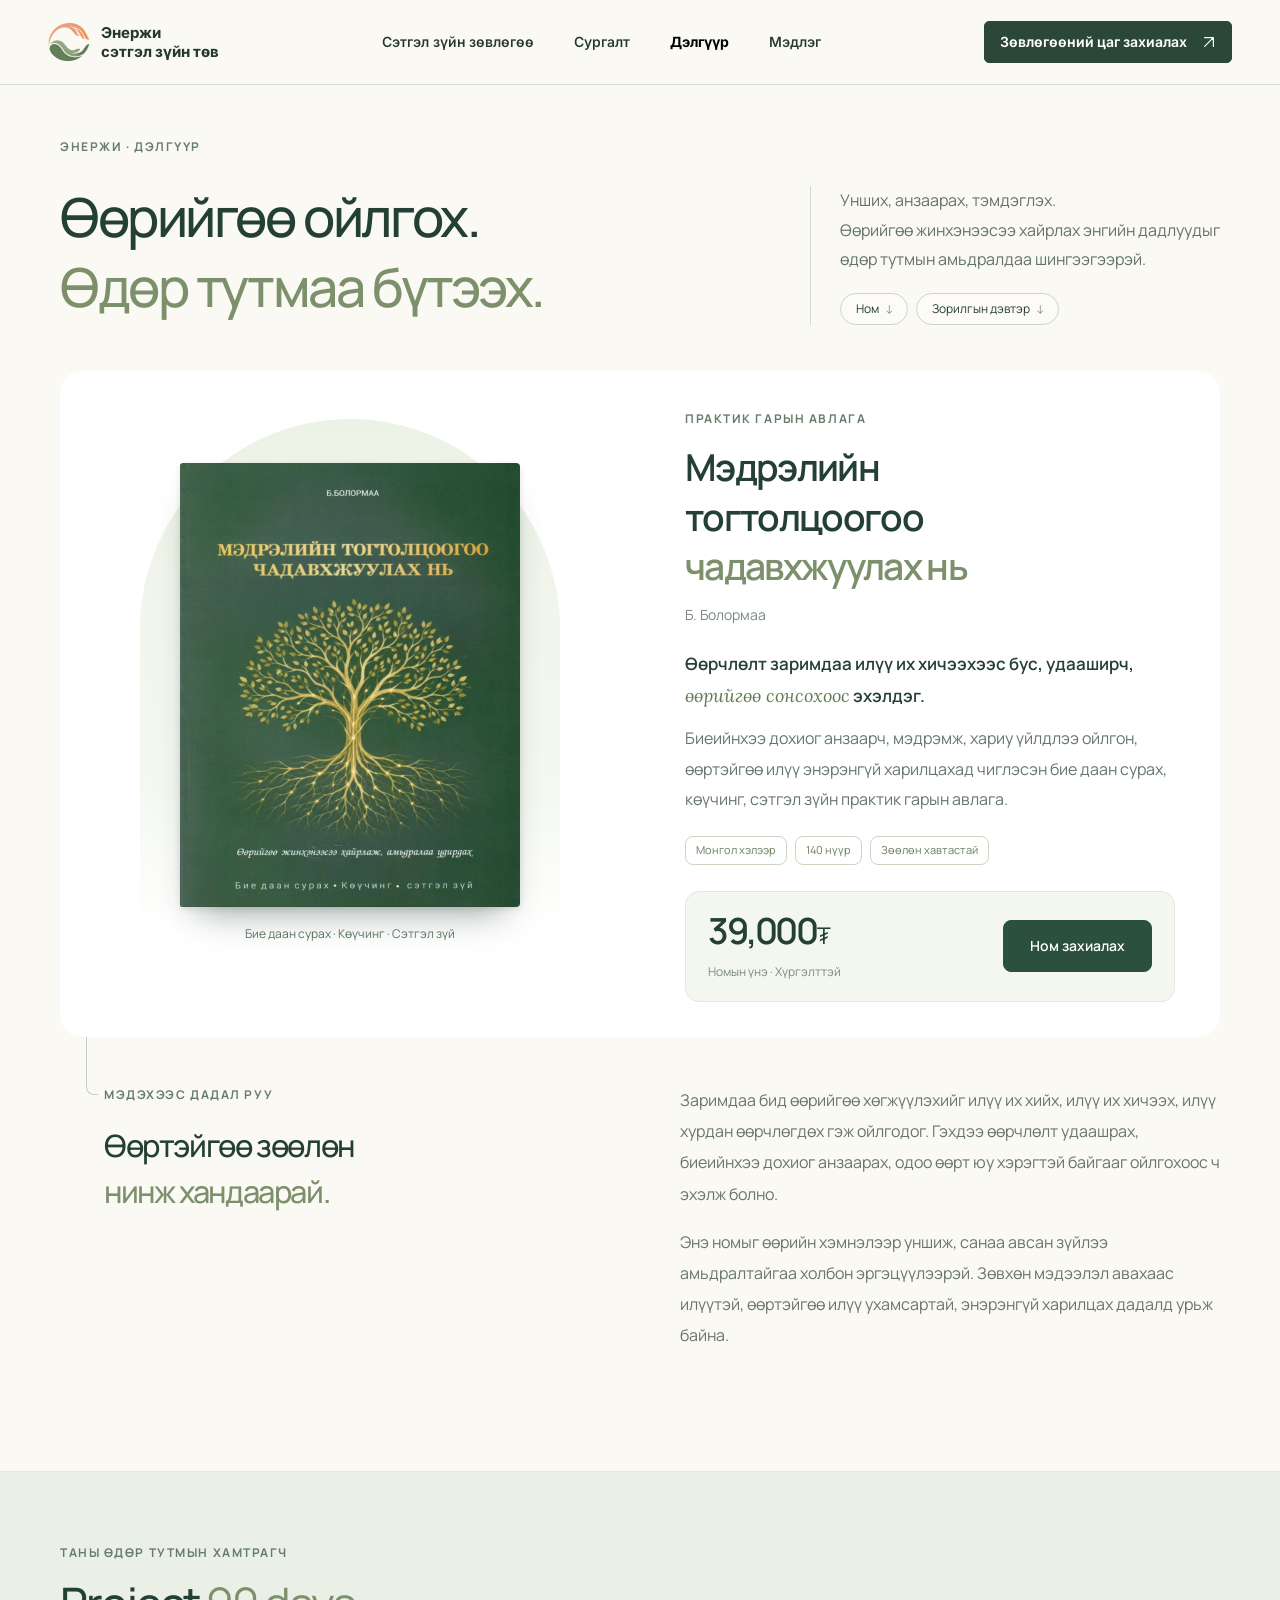
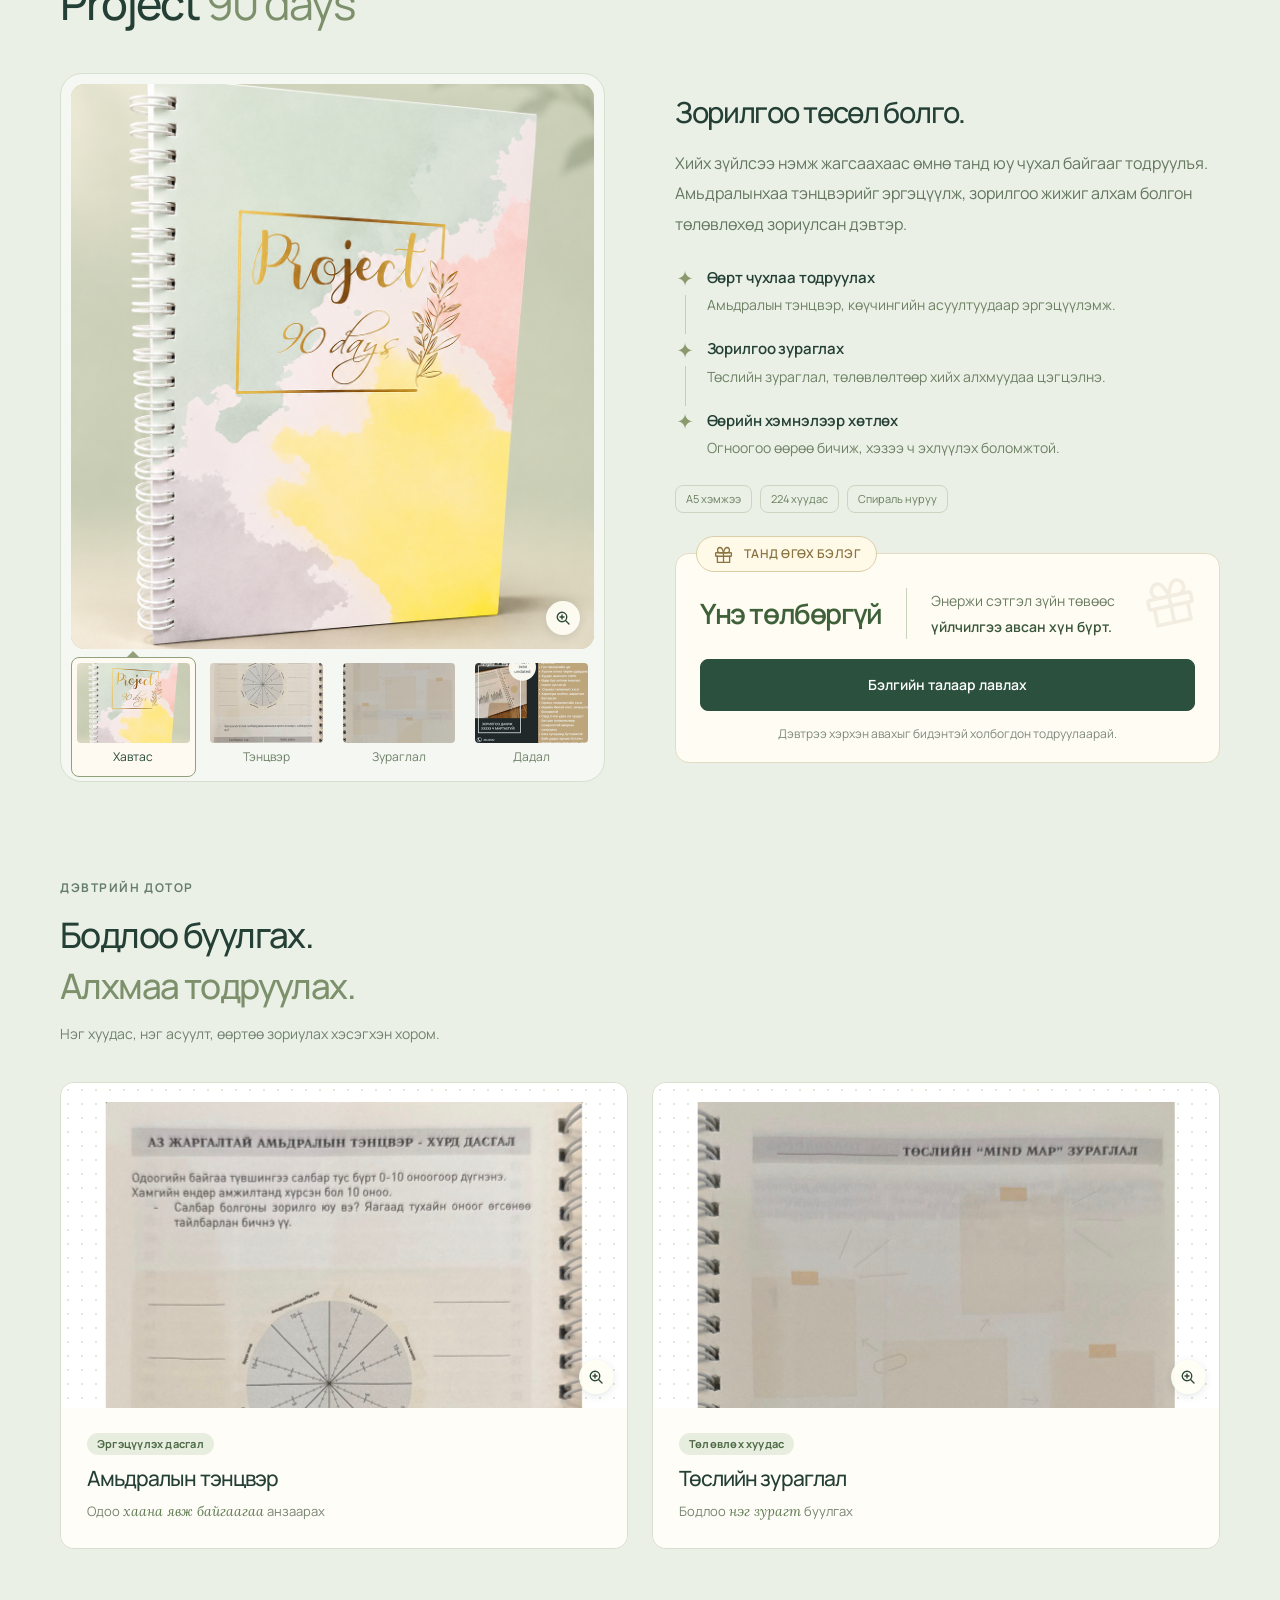
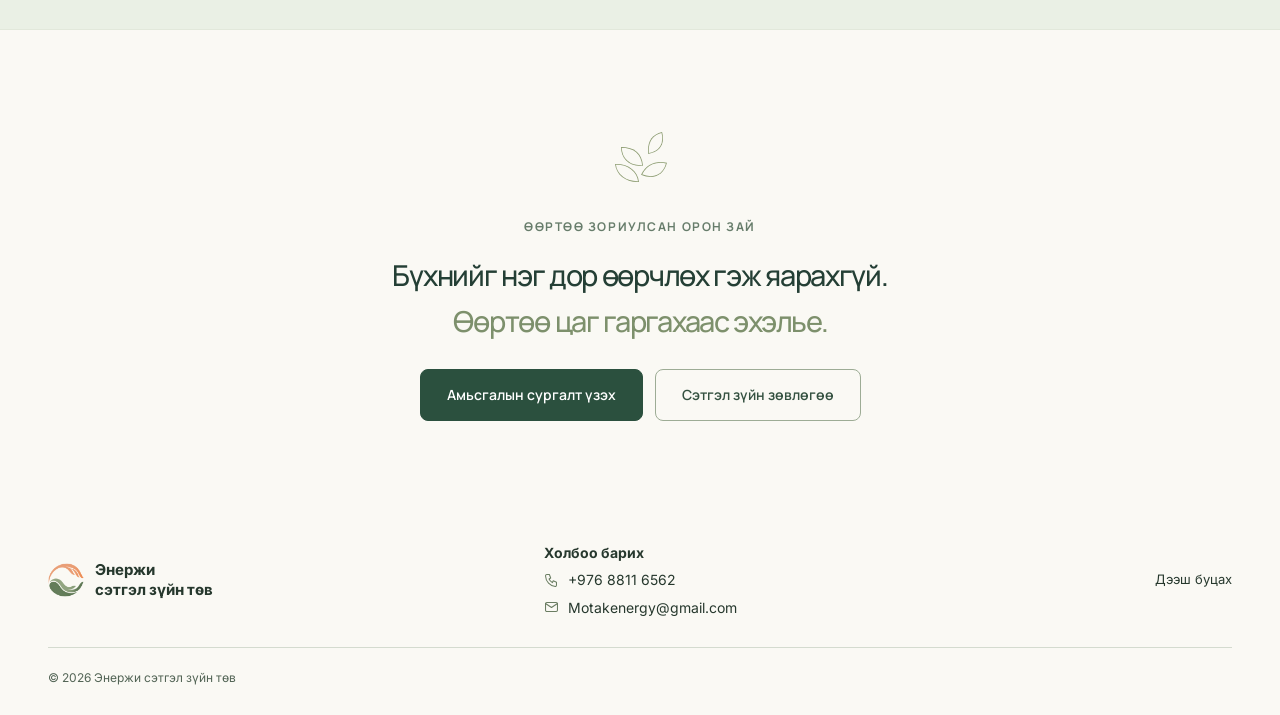
==== commit 7247f3af: "Дэлгүүр хуудсанд Emphasis Hierarchy хийв" ====
--- a/delguur.html
+++ b/delguur.html
@@ -9,7 +9,7 @@
   <link rel="apple-touch-icon" href="assets/images/logo-mark.png">
   <link rel="preconnect" href="https://fonts.googleapis.com">
   <link rel="preconnect" href="https://fonts.gstatic.com" crossorigin>
-  <link href="https://fonts.googleapis.com/css2?family=Inter:wght@400..800&family=Manrope:wght@400..700&display=swap" rel="stylesheet">
+  <link href="https://fonts.googleapis.com/css2?family=Inter:wght@400..800&family=Manrope:wght@400..700&family=Lora:ital@1&display=swap" rel="stylesheet">
   <link rel="stylesheet" href="styles.css">
   <link rel="stylesheet" href="shop.css">
   <script>
@@ -62,7 +62,10 @@
     <!-- Book -->
     <section id="book" class="s-wrap s-book s-reveal" aria-labelledby="s-book-title">
       <figure class="s-book-stage">
-        <img class="s-book-cover" src="assets/shop/book-cover.png" alt="Б. Болормаагийн «Мэдрэлийн тогтолцоогоо чадавхжуулах нь» номын ногоон хавтас" width="340" height="444">
+        <!-- Emphasis: ном гол цэг — нуман дэвсгэр (хээ), сүүдэр (тодрол), hover-т хазайна (өнцөг) -->
+        <span class="s-book-arch">
+          <img class="s-book-cover" src="assets/shop/book-cover.png" alt="Б. Болормаагийн «Мэдрэлийн тогтолцоогоо чадавхжуулах нь» номын ногоон хавтас" width="340" height="444">
+        </span>
         <!-- Proximity: тайлбар номын хавтасны шууд доор -->
         <figcaption class="s-book-topics">Бие даан сурах · Көүчинг · Сэтгэл зүй</figcaption>
       </figure>
@@ -71,7 +74,7 @@
         <p class="s-eyebrow">ПРАКТИК ГАРЫН АВЛАГА</p>
         <h2 id="s-book-title" class="s-book-title">Мэдрэлийн<br>тогтолцоогоо<br><span>чадавхжуулах нь</span></h2>
         <p class="s-book-author">Б. Болормаа</p>
-        <p class="s-book-lead">Өөрчлөлт заримдаа илүү их хичээхээс бус, удааширч, өөрийгөө сонсохоос эхэлдэг.</p>
+        <p class="s-book-lead">Өөрчлөлт заримдаа илүү их хичээхээс бус, удааширч, <em>өөрийгөө сонсохоос</em> эхэлдэг.</p>
         <p class="s-book-text">Биеийнхээ дохиог анзаарч, мэдрэмж, хариу үйлдлээ ойлгон, өөртэйгөө илүү энэрэнгүй харилцахад чиглэсэн бие даан сурах, көүчинг, сэтгэл зүйн практик гарын авлага.</p>
         <!-- Similarity: үзүүлэлтүүд дэвтрийнхтэй ижил хайрцагтай -->
         <ul class="s-specs s-book-meta" aria-label="Номын үзүүлэлт">
@@ -216,8 +219,9 @@
             </span>
           </button>
           <div class="s-inside-caption">
+            <p class="s-inside-tag">Эргэцүүлэх дасгал</p>
             <h3>Амьдралын тэнцвэр</h3>
-            <p>Одоо хаана явж байгаагаа анзаарах</p>
+            <p>Одоо <em>хаана явж байгаагаа</em> анзаарах</p>
           </div>
         </article>
         <article class="s-inside-card">
@@ -228,8 +232,9 @@
             </span>
           </button>
           <div class="s-inside-caption">
+            <p class="s-inside-tag">Төлөвлөх хуудас</p>
             <h3>Төслийн зураглал</h3>
-            <p>Бодлоо нэг зурагт буулгах</p>
+            <p>Бодлоо <em>нэг зурагт</em> буулгах</p>
           </div>
         </article>
       </div>
--- a/shop.css
+++ b/shop.css
@@ -160,11 +160,36 @@
   margin: 0;
   padding: 56px 0;
 }
+/* Emphasis: ном — хуудасны гол цэг.
+   Хээ: Figma-ийн «stage-curve» нуман дэвсгэр; Тодрол: зөөлөн сүүдэр */
+.s-book-arch {
+  position: relative;
+  isolation: isolate;
+  display: block;
+}
+.s-book-arch::before {
+  content: "";
+  position: absolute;
+  inset: -44px -40px -28px;
+  z-index: -1;
+  border-radius: 999px 999px var(--r-md) var(--r-md);
+  background: linear-gradient(180deg, #edf2e6 0%, #f5f8f1 72%, rgba(245, 248, 241, 0) 100%);
+}
 .s-book-cover {
   width: 340px;
   height: auto;
   aspect-ratio: 339.96 / 443.91;
   border-radius: 2px 4px 4px 2px;
+  box-shadow: 0 22px 34px -18px rgba(28, 52, 40, .45), 0 2px 6px rgba(28, 52, 40, .12);
+}
+
+/* Налуу: гол санааг илэрхийлэх ганц хэллэг Lora налуугаар */
+.page-shop main em {
+  color: #5f7a52;
+  font-family: var(--lora);
+  font-size: 1.06em;
+  font-style: italic;
+  font-weight: 400;
 }
 .s-book-topics {
   color: #5b755e;
@@ -216,9 +241,9 @@
 }
 .s-price {
   color: var(--s-ink);
-  font-size: 32px;
+  font-size: 36px;   /* Хэмжээ: үнэ — худалдан авалтын гол тоо */
   font-weight: 600;
-  line-height: 38.4px;
+  line-height: 42px;
   letter-spacing: -.06em;
 }
 .s-price span { font-size: 23px; font-weight: 400; }
@@ -413,6 +438,19 @@
   border-radius: var(--r-md);
   background: #fffcf3;
 }
+/* Хээ + Өнцөг: баруун дээд буланд бүдэг, хазайсан бэлгийн икон */
+.s-offer::after {
+  content: "";
+  position: absolute;
+  top: 18px;
+  right: 20px;
+  width: 58px;
+  height: 58px;
+  background: url("assets/shop/icon-gift.svg") center / contain no-repeat;
+  opacity: .1;
+  transform: rotate(-12deg);
+  pointer-events: none;
+}
 .s-gift-msg {
   display: flex;
   align-items: center;
@@ -420,8 +458,8 @@
 .s-gift-price {
   flex: none;
   padding-right: 24px;
-  color: #45663f;
-  font-size: 26px;
+  color: #3f6139;
+  font-size: 28px;   /* Хэмжээ + Өнгө: бэлгийн гол мэдээлэл */
   font-weight: 600;
   line-height: 39px;
   letter-spacing: -.05em;
@@ -531,7 +569,8 @@
   height: 325px;
   padding: 0;
   border: 0;
-  background: #fff;
+  /* Хээ: дэвтрийн цэгэн цаас */
+  background: #fff radial-gradient(circle, #e1e7d9 1px, transparent 1.3px) 0 0 / 14px 14px;
   overflow: hidden;
   cursor: zoom-in;
 }
@@ -569,7 +608,20 @@
   font-size: 21px;
   line-height: 31.5px;
 }
-.s-inside-caption p {
+/* Hierarchy: төрөл (pill) → гарчиг → тайлбар */
+.s-inside-tag {
+  display: inline-block;
+  margin-bottom: 8px;
+  padding: 1px 10px;
+  border-radius: var(--r-pill);
+  background: #e8eedf;
+  color: #4d6a45;
+  font-size: 11px;
+  font-weight: 700;
+  line-height: 20px;
+  letter-spacing: .02em;
+}
+.s-inside-caption p:not(.s-inside-tag) {
   margin-top: 4px;
   color: #778570;
   font-size: 13px;
@@ -659,6 +711,35 @@
   .s-gallery-main img { transition: opacity .25s ease; }
   .s-gallery-main img.is-swapping { opacity: 0; }
 
+  /* Хөдөлгөөн + Өнцөг: зөвхөн hover үед, бага зэрэг */
+  .s-book-cover { transition: transform .4s ease, box-shadow .4s ease; }
+  .s-offer { transition: box-shadow .3s ease; }
+  .s-offer::after,
+  .s-offer .s-gift-icon { transition: transform .35s ease; }
+  .s-inside-card { transition: box-shadow .3s ease; }
+  .s-inside-photo img { transition: transform .5s ease; }
+  @media (hover: hover) {
+    .s-book:hover .s-book-cover {
+      transform: translateY(-4px) rotate(-1.5deg);
+      box-shadow: 0 30px 40px -20px rgba(28, 52, 40, .5), 0 2px 6px rgba(28, 52, 40, .12);
+    }
+    .s-offer:hover { box-shadow: 0 14px 30px rgba(110, 90, 40, .09); }
+    .s-offer:hover::after { transform: rotate(-4deg); }
+    .s-offer:hover .s-gift-icon { transform: rotate(-8deg); }
+    .s-inside-card:hover { box-shadow: 0 14px 30px rgba(25, 62, 51, .09); }
+    /* Зураг дээш гулсаж хуудасны дараагийн хэсгийг харуулна */
+    .s-inside-card:hover .s-inside-photo img { transform: translate(-50%, -14px); }
+  }
+
+  /* Карт ээлжлэн гарч ирнэ (0 / 120ms) */
+  .reveal-on .s-inside .s-inside-card {
+    opacity: 0;
+    translate: 0 16px;
+    transition: opacity .6s ease var(--d, .1s), translate .6s ease var(--d, .1s), box-shadow .3s ease;
+  }
+  .reveal-on .s-inside .s-inside-card:nth-child(2) { --d: .22s; }
+  .reveal-on .s-inside.is-visible .s-inside-card { opacity: 1; translate: none; }
+
   .reveal-on .s-reveal {
     opacity: 0;
     transform: translateY(16px);
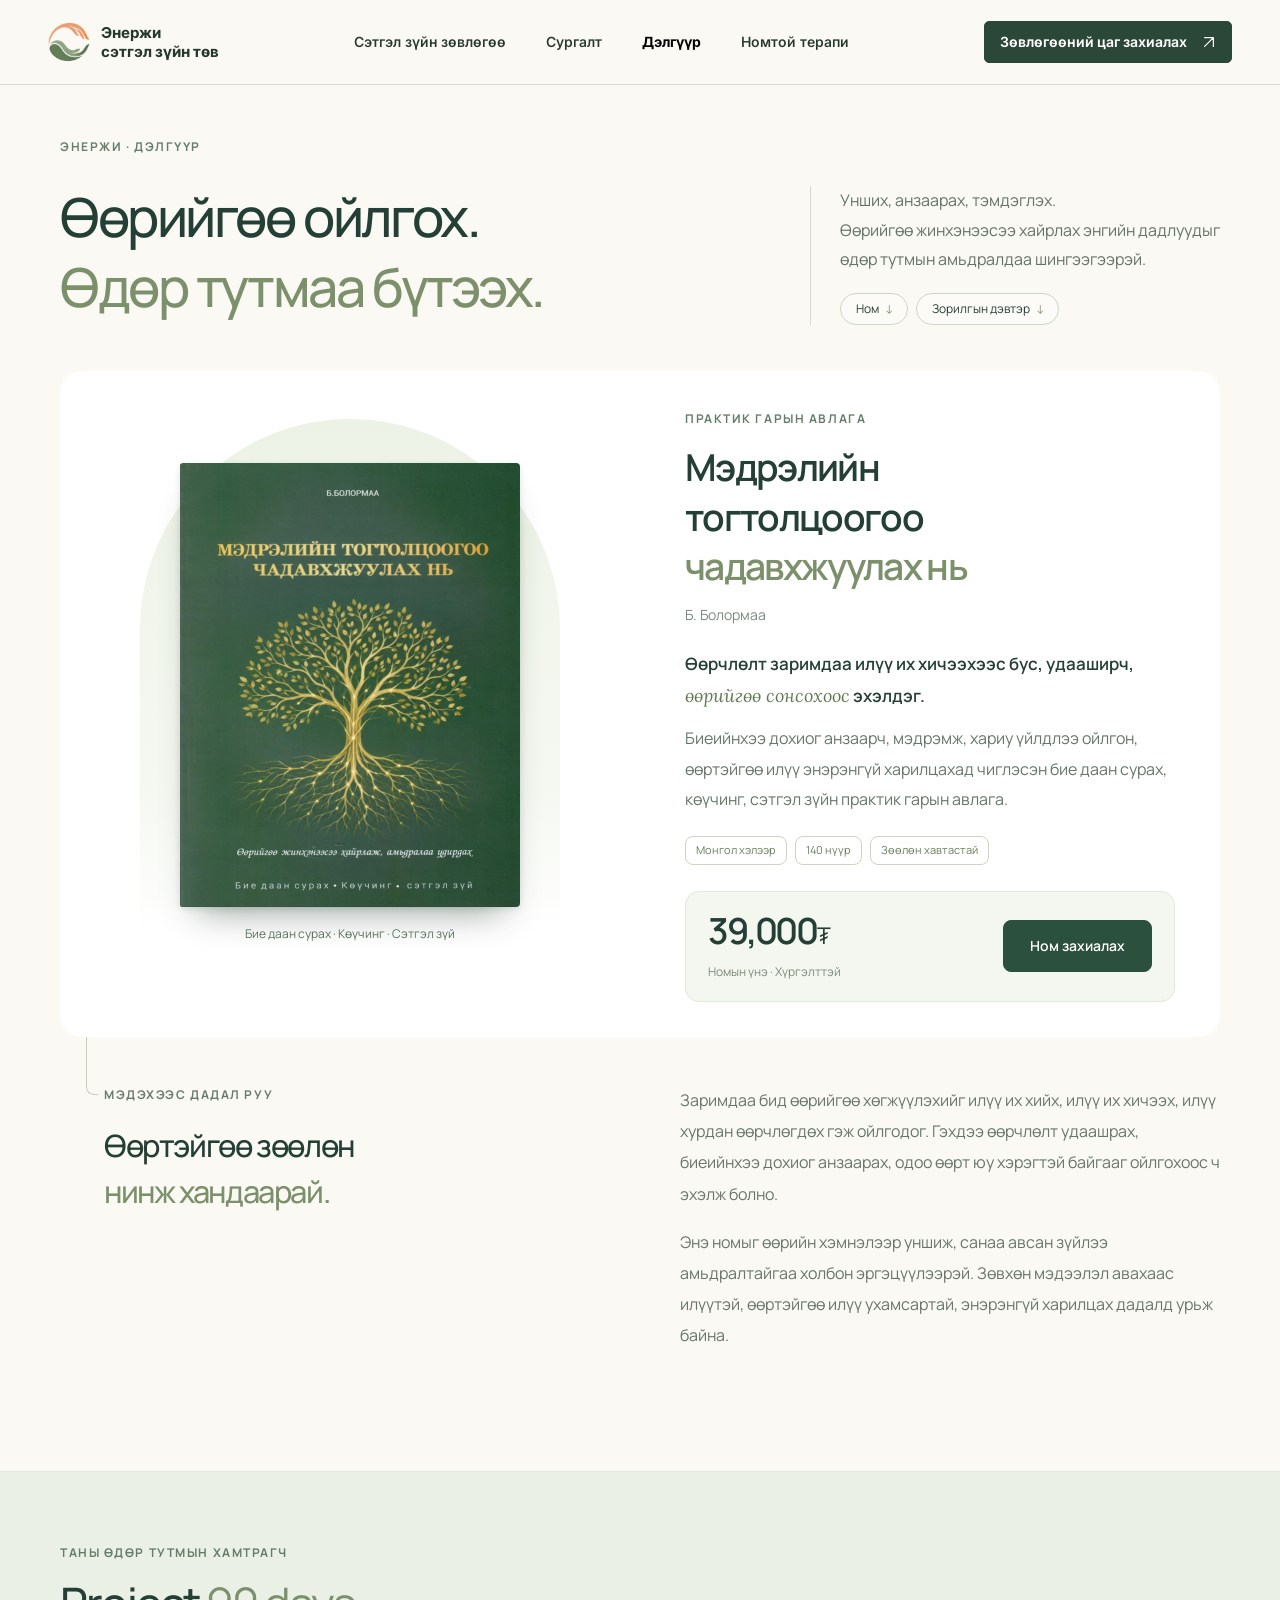
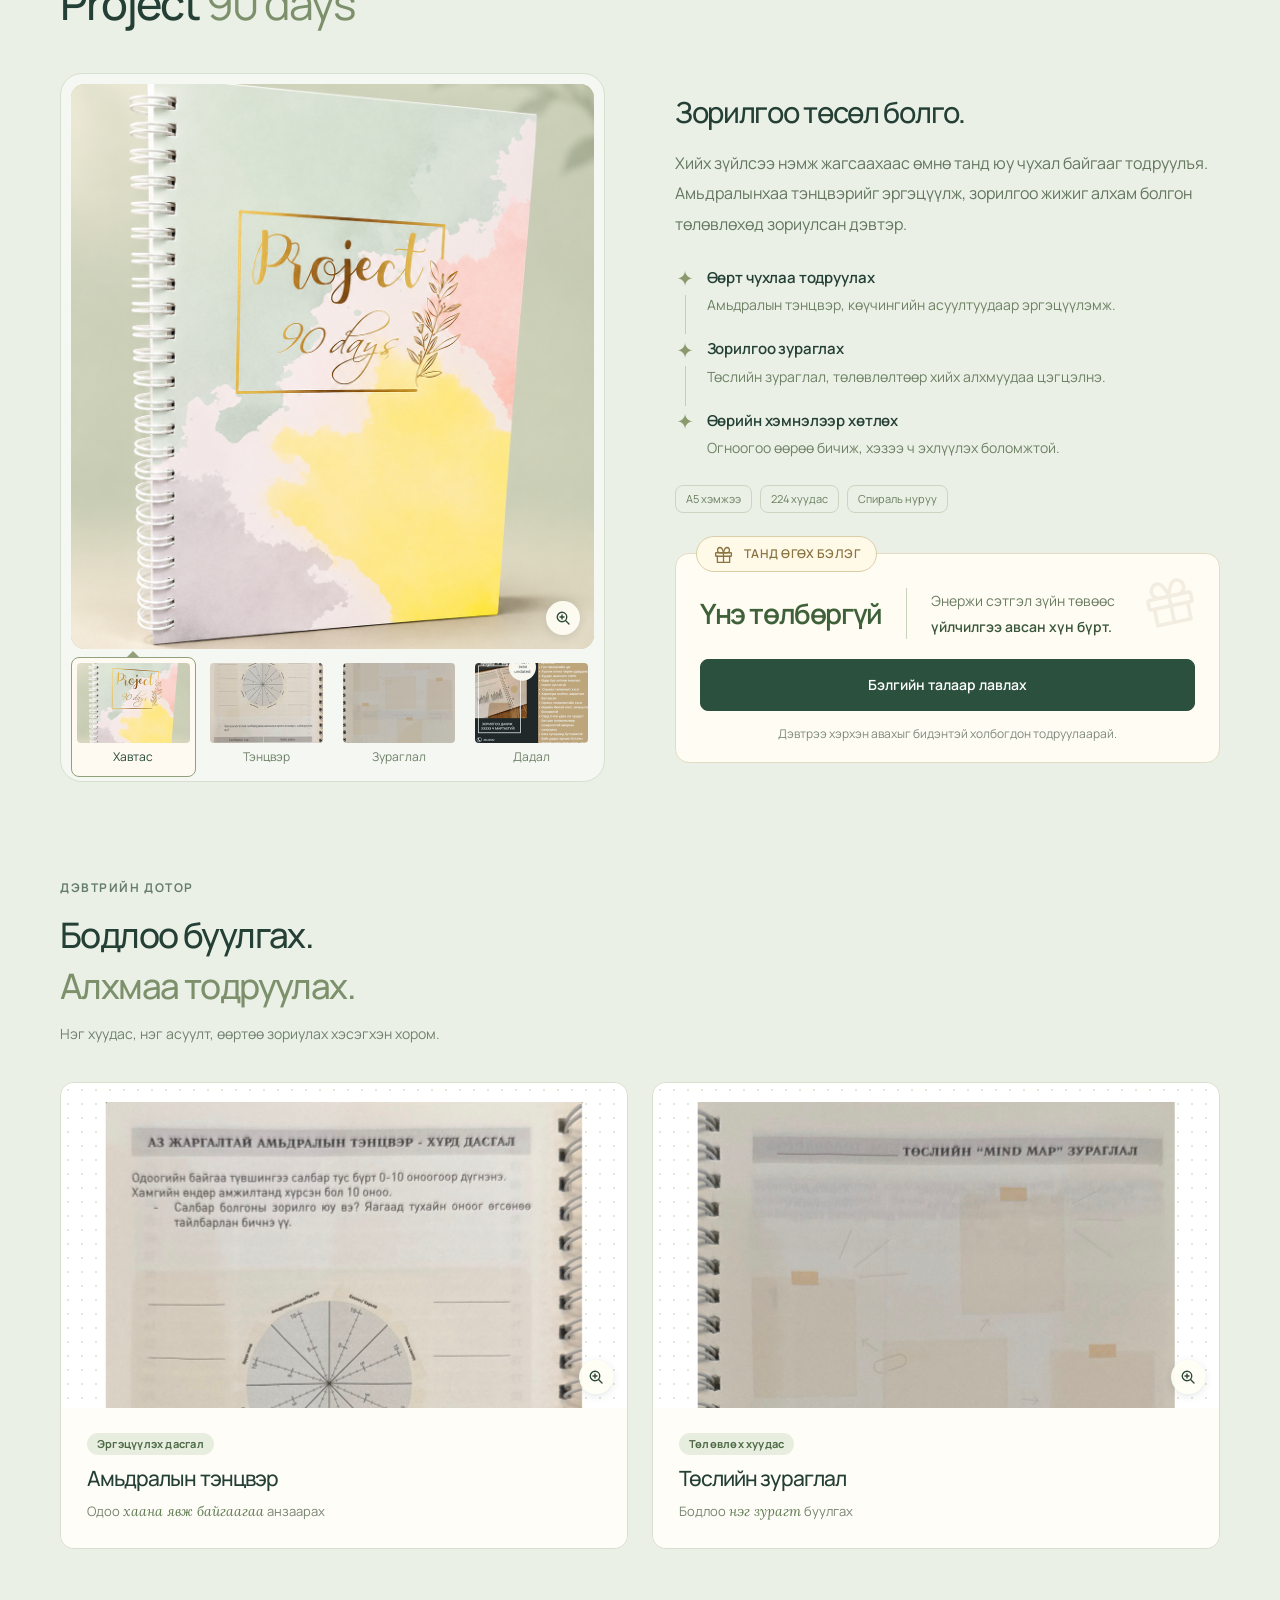
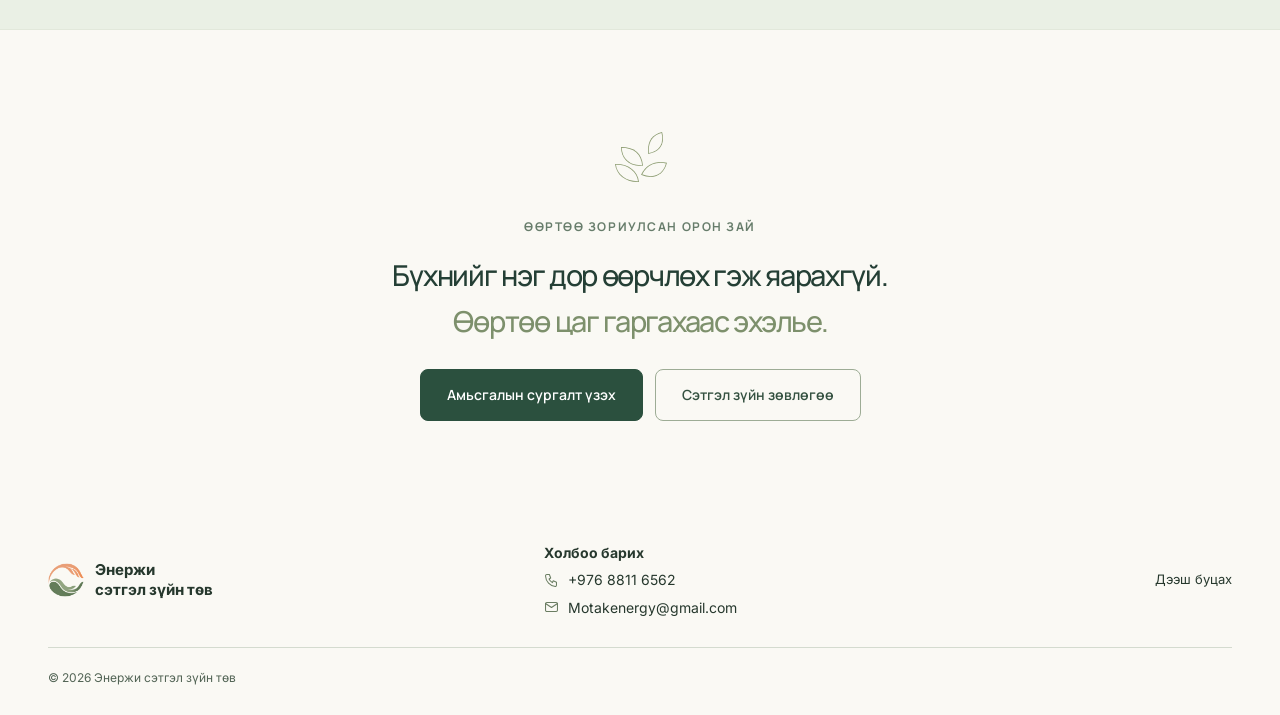
==== commit 82751160: "Номтой терапи хуудас нэмэв" ====
--- a/delguur.html
+++ b/delguur.html
@@ -34,7 +34,7 @@
         <a href="index.html">Сэтгэл зүйн зөвлөгөө</a>
         <a href="surgalt.html">Сургалт</a>
         <a href="delguur.html" aria-current="page">Дэлгүүр</a>
-        <a href="#">Мэдлэг</a>
+        <a href="uulzalt.html">Номтой терапи</a>
       </nav>
 
       <a class="btn btn-primary btn-header" href="tel:88116562">
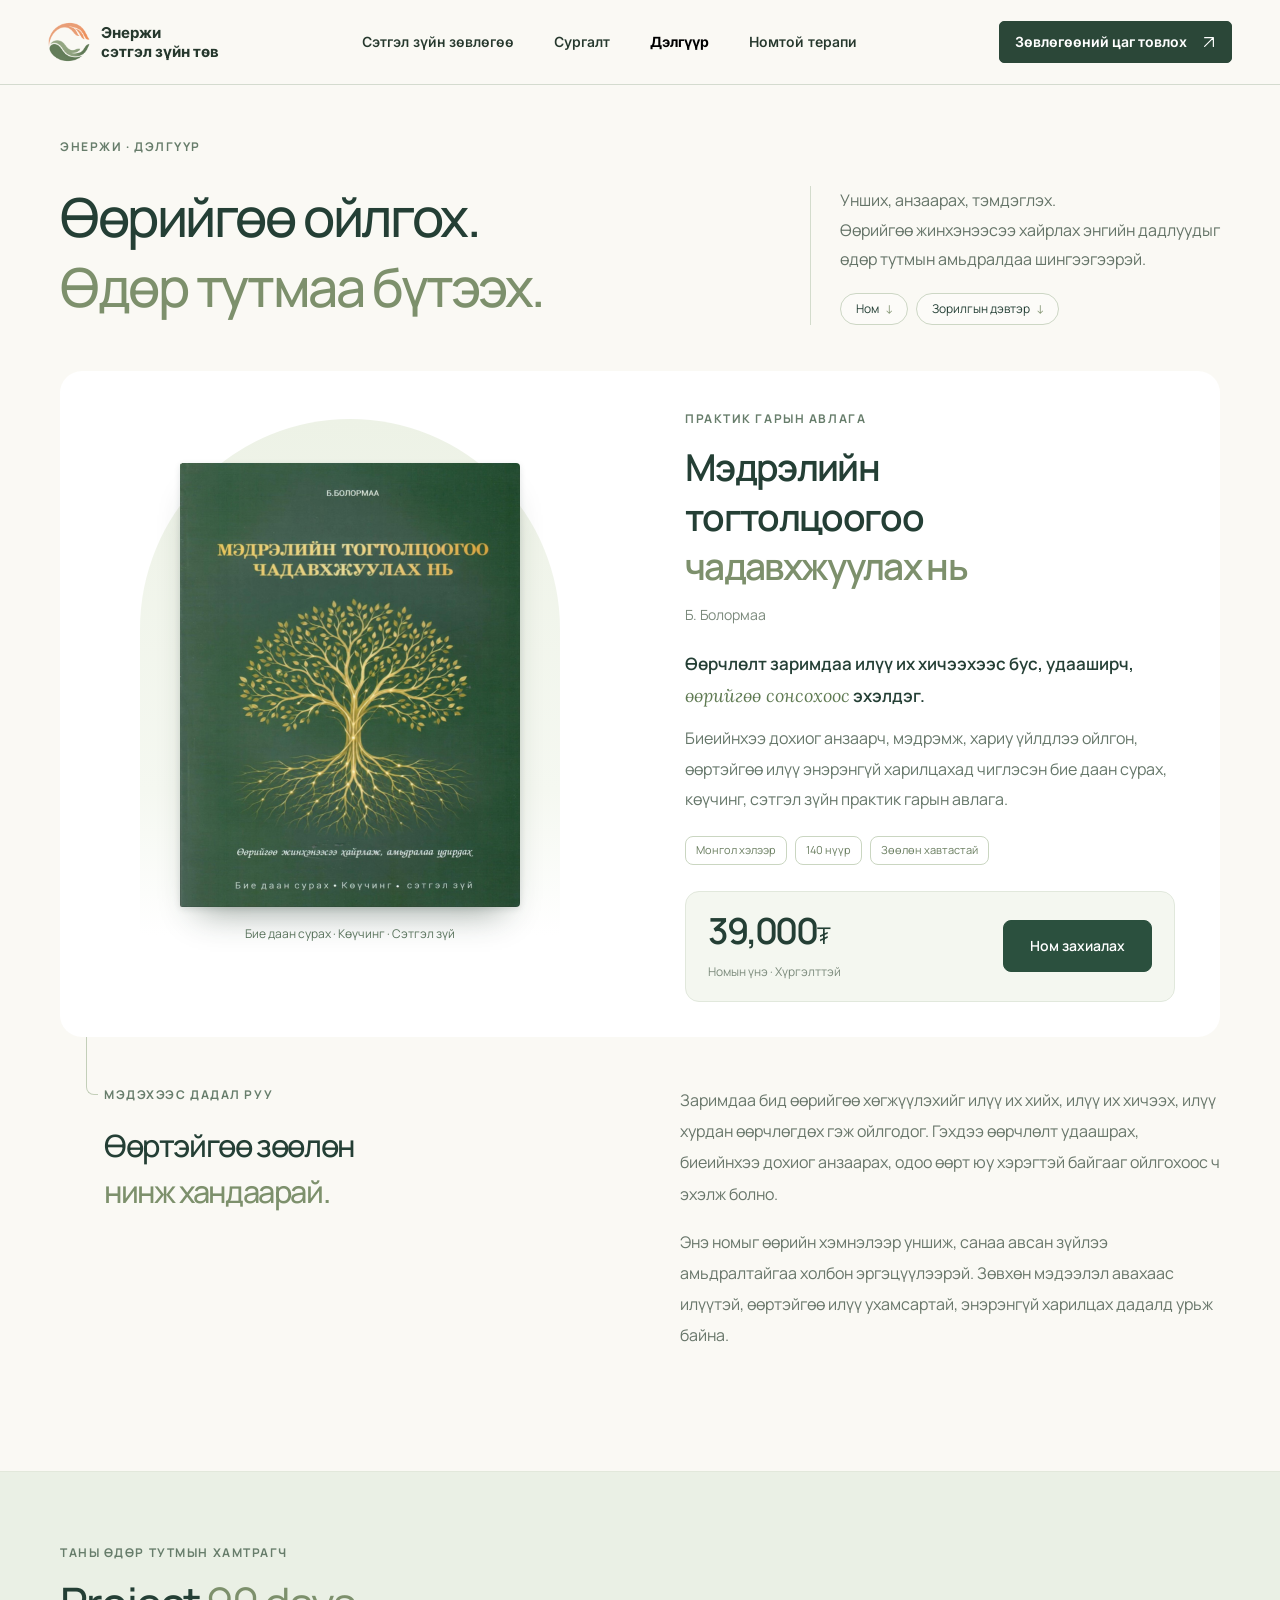
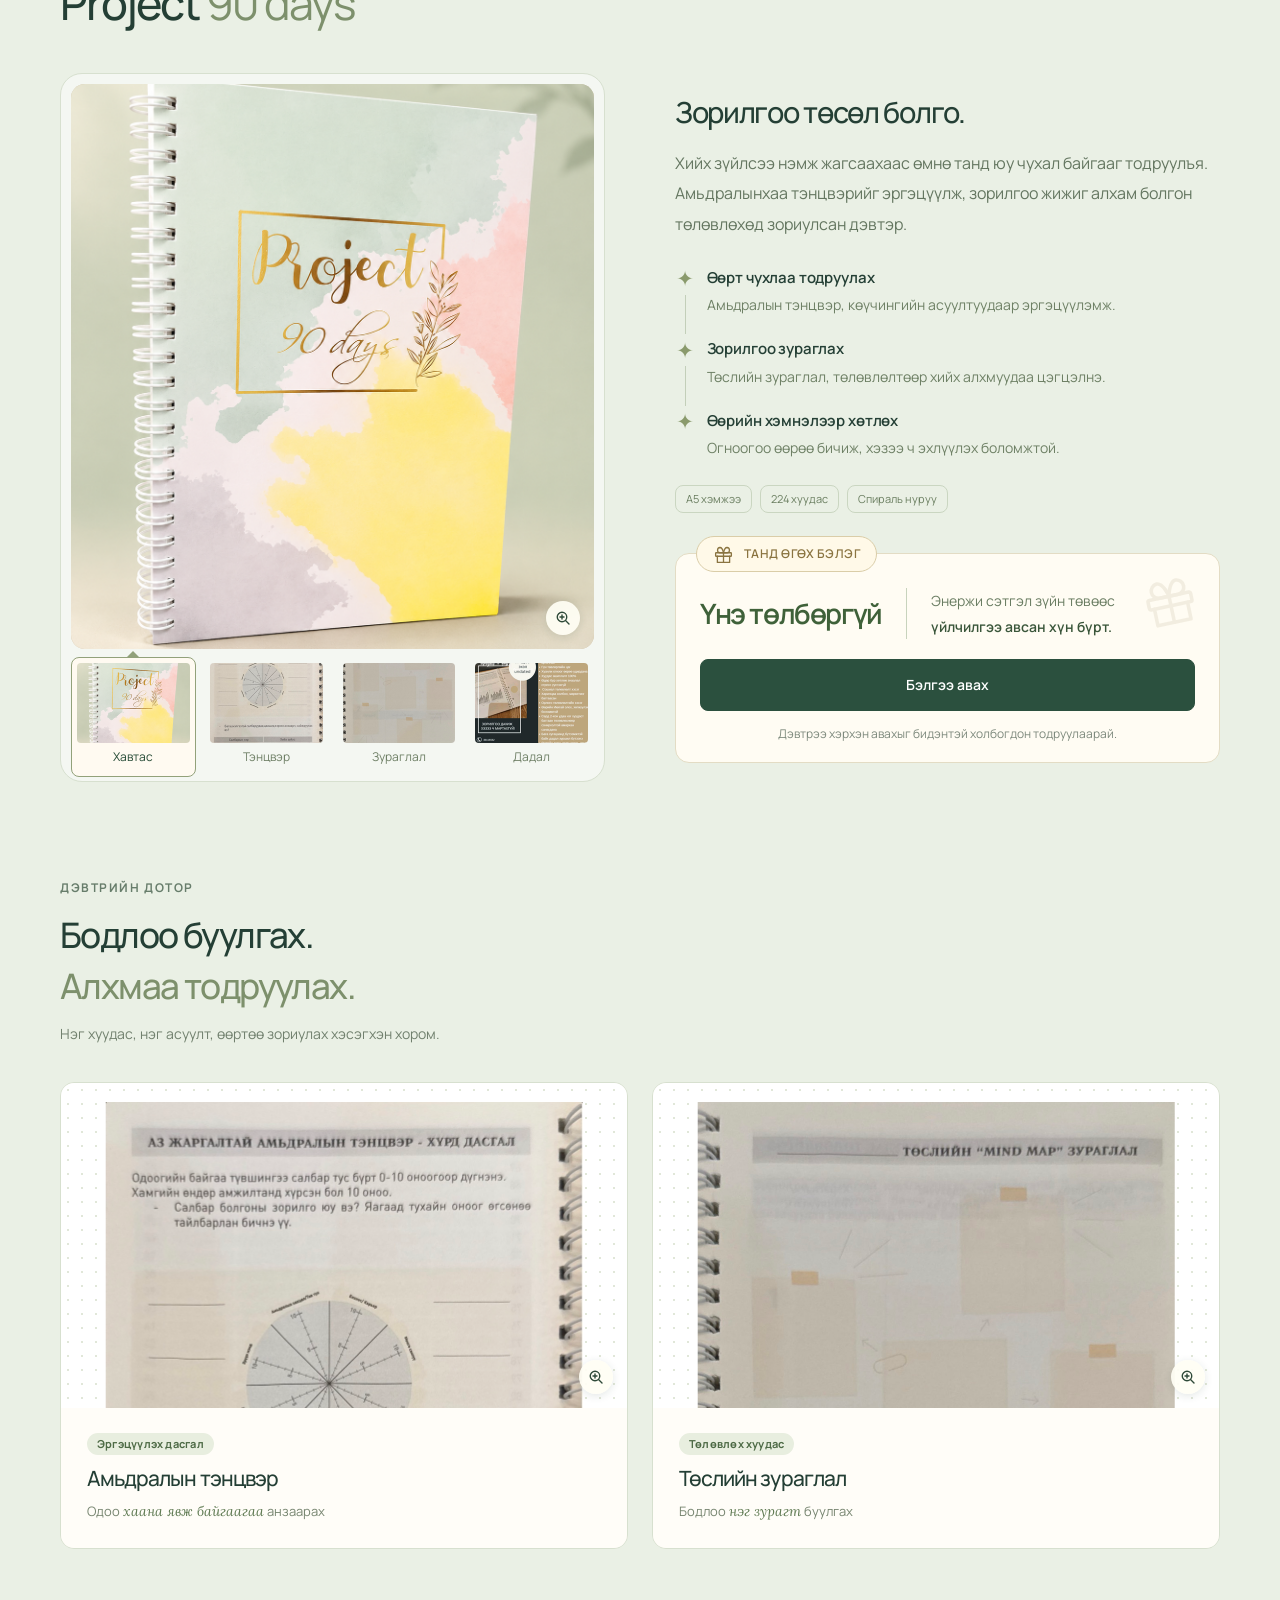
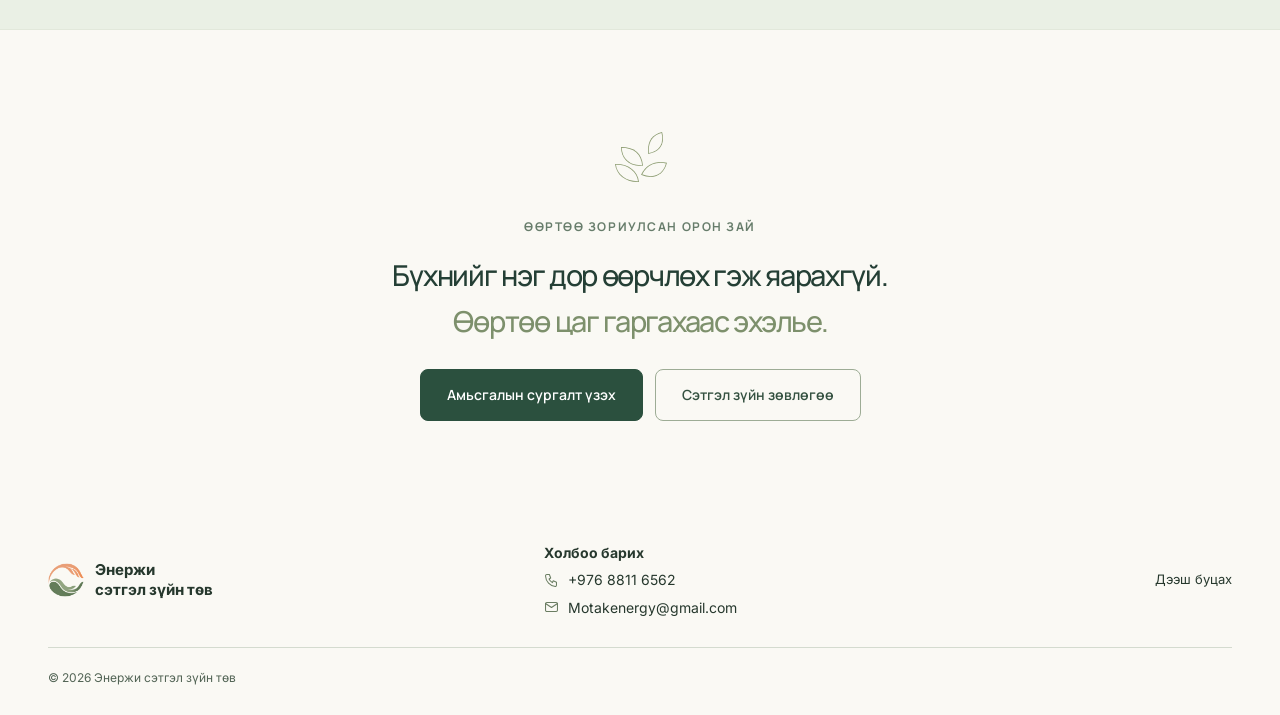
==== commit 0fd4e8a5: "Товчлуур текст өөрчвөл" ====
--- a/delguur.html
+++ b/delguur.html
@@ -38,7 +38,7 @@
       </nav>
 
       <a class="btn btn-primary btn-header" href="tel:88116562">
-        Зөвлөгөөний цаг захиалах
+        Зөвлөгөөний цаг товлох
         <img src="assets/icons/arrow-light.svg" alt="" width="14" height="14">
       </a>
     </div>
@@ -192,7 +192,7 @@
                 <p class="s-gift-price">Үнэ төлбөргүй</p>
                 <p class="s-gift-who">Энержи сэтгэл зүйн төвөөс<br><strong>үйлчилгээ авсан хүн бүрт.</strong></p>
               </div>
-              <a class="s-btn s-btn-block" href="tel:88116562">Бэлгийн талаар лавлах</a>
+              <a class="s-btn s-btn-block" href="tel:88116562">Бэлгээ авах</a>
               <p class="s-note">Дэвтрээ хэрхэн авахыг бидэнтэй холбогдон тодруулаарай.</p>
             </div>
           </div>
